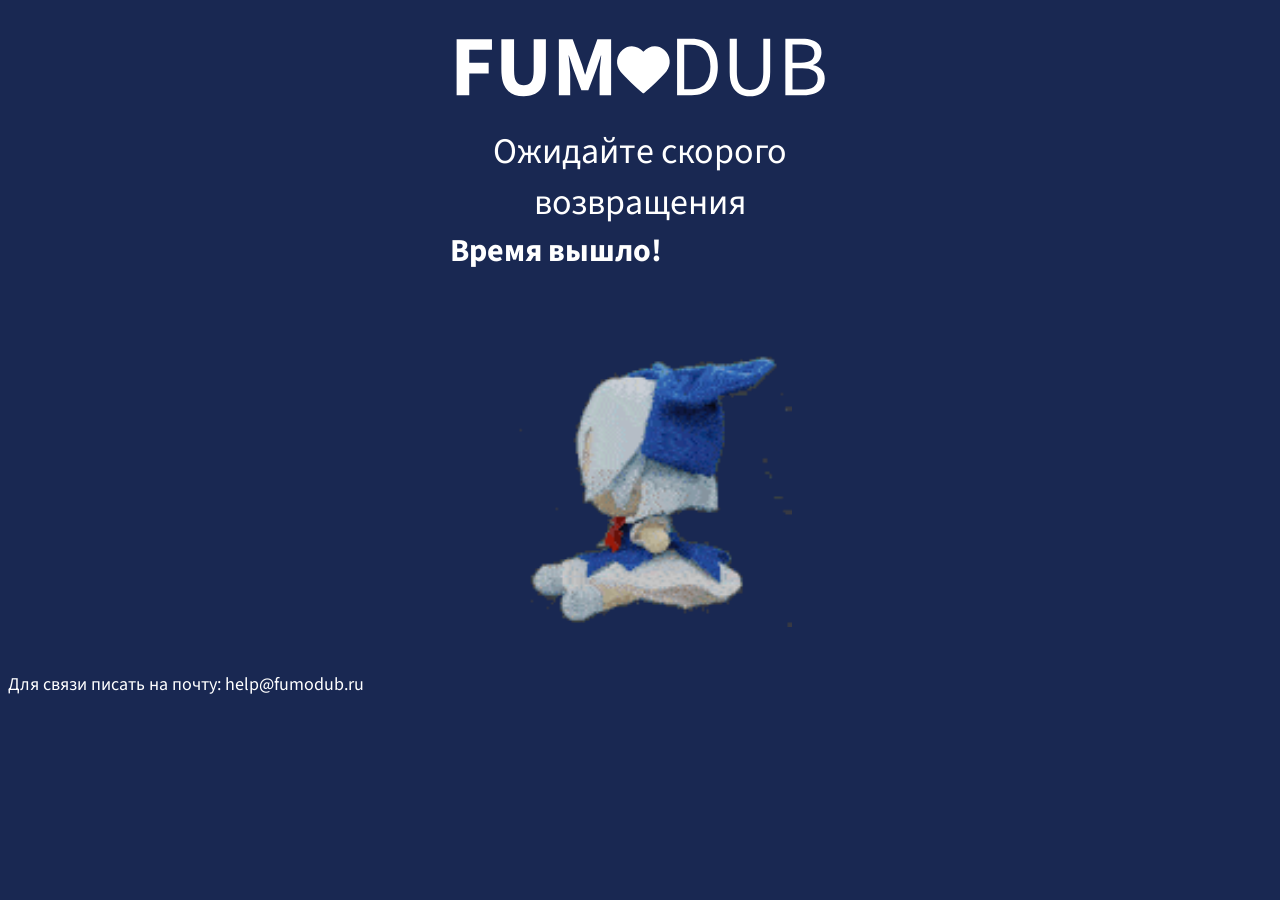
==== index.html @ 5fd678d2 "timer" ====
<!DOCTYPE html>
<html lang="ru" class="js">

<head>
  <title>FumoDub | Быстрая озвучка аниме</title>
  <meta http-equiv="X-UA-Compatible" content="IE=edge">
  <meta name="viewport" content="width=device-width, initial-scale=1.0">
  <meta name="theme-color" content="#192852">
    
  <link rel="shortcut icon" href="./images/favicon.ico" />
  <link rel="preconnect" href="https://fonts.googleapis.com">
  <link rel="preconnect" href="https://cdn.jsdelivr.net">
  <link rel="preconnect" href="https://fonts.gstatic.com" crossorigin>

  <!-- style -->
  <link href="https://fonts.googleapis.com/css2?family=Source+Sans+Pro:wght@400;900&display=swap" rel="stylesheet">
  <link rel="stylesheet" href="./css/style.css?V=1">

</head>

<body>
    <div class="center">
        <div class="content">
            <div class="logo">
                <svg width="100%" height="100%" viewBox="0 0 150 44" fill="none" xmlns="http://www.w3.org/2000/svg" alt="FumoDub">
                    <path d="M2.618 34.5V12.332H16.592V16.548H7.616V21.682H15.3V25.898H7.616V34.5H2.618ZM29.1861 34.908C26.3074 34.908 24.1087 34.058 22.5901 32.358C21.0714 30.658 20.3121 27.9493 20.3121 24.232V12.332H25.3441V24.742C25.3441 26.918 25.6727 28.4367 26.3301 29.298C26.9874 30.1593 27.9394 30.59 29.1861 30.59C30.4327 30.59 31.3961 30.1593 32.0761 29.298C32.7561 28.4367 33.0961 26.918 33.0961 24.742V12.332H37.9241V24.232C37.9241 27.9493 37.1761 30.658 35.6801 32.358C34.2067 34.058 32.0421 34.908 29.1861 34.908ZM43.0594 34.5V12.332H48.5334L52.1034 22.192C52.3301 22.8267 52.5454 23.4953 52.7494 24.198C52.9534 24.9007 53.1687 25.592 53.3954 26.272H53.5314C53.7581 25.592 53.9621 24.9007 54.1434 24.198C54.3474 23.4953 54.5627 22.8267 54.7894 22.192L58.2914 12.332H63.7314V34.5H59.1754V26.374C59.1754 25.6487 59.2094 24.844 59.2774 23.96C59.3681 23.0533 59.4587 22.1467 59.5494 21.24C59.6627 20.3333 59.7534 19.5287 59.8214 18.826H59.6854L57.8834 24.096L54.7214 32.562H51.9674L48.8054 24.096L47.0374 18.826H46.9014C46.9921 19.5287 47.0827 20.3333 47.1734 21.24C47.2641 22.1467 47.3434 23.0533 47.4114 23.96C47.5021 24.844 47.5474 25.6487 47.5474 26.374V34.5H43.0594ZM89.8198 34.5V12.196H95.3958C98.8411 12.196 101.459 13.1593 103.25 15.086C105.04 16.99 105.936 19.71 105.936 23.246C105.936 26.8047 105.04 29.57 103.25 31.542C101.482 33.514 98.9091 34.5 95.5318 34.5H89.8198ZM92.6418 32.188H95.1918C97.7984 32.188 99.7478 31.406 101.04 29.842C102.354 28.2553 103.012 26.0567 103.012 23.246C103.012 20.4353 102.354 18.282 101.04 16.786C99.7478 15.2673 97.7984 14.508 95.1918 14.508H92.6418V32.188ZM118.66 34.908C117.141 34.908 115.77 34.602 114.546 33.99C113.344 33.378 112.392 32.3693 111.69 30.964C110.987 29.5587 110.636 27.666 110.636 25.286V12.196H113.458V25.354C113.458 27.1447 113.684 28.5613 114.138 29.604C114.614 30.624 115.237 31.3493 116.008 31.78C116.801 32.2107 117.685 32.426 118.66 32.426C119.657 32.426 120.552 32.2107 121.346 31.78C122.139 31.3493 122.762 30.624 123.216 29.604C123.692 28.5613 123.93 27.1447 123.93 25.354V12.196H126.65V25.286C126.65 27.666 126.298 29.5587 125.596 30.964C124.893 32.3693 123.941 33.378 122.74 33.99C121.538 34.602 120.178 34.908 118.66 34.908ZM132.652 34.5V12.196H139.282C140.8 12.196 142.126 12.3773 143.26 12.74C144.416 13.1027 145.311 13.6807 145.946 14.474C146.603 15.2673 146.932 16.3213 146.932 17.636C146.932 18.7467 146.648 19.7553 146.082 20.662C145.538 21.546 144.733 22.158 143.668 22.498V22.634C145.005 22.8833 146.093 23.45 146.932 24.334C147.793 25.218 148.224 26.4307 148.224 27.972C148.224 29.4227 147.861 30.6353 147.136 31.61C146.433 32.5847 145.447 33.31 144.178 33.786C142.908 34.262 141.435 34.5 139.758 34.5H132.652ZM135.474 21.682H138.772C140.676 21.682 142.047 21.3533 142.886 20.696C143.724 20.0387 144.144 19.1433 144.144 18.01C144.144 16.718 143.702 15.8 142.818 15.256C141.956 14.712 140.653 14.44 138.908 14.44H135.474V21.682ZM135.474 32.256H139.35C141.276 32.256 142.772 31.9047 143.838 31.202C144.903 30.4767 145.436 29.366 145.436 27.87C145.436 26.4873 144.903 25.4787 143.838 24.844C142.795 24.1867 141.299 23.858 139.35 23.858H135.474V32.256Z" fill="white" />
                    <path fill-rule="evenodd" clip-rule="evenodd" d="M76.4928 17.3498C74.4101 14.915 70.9372 14.26 68.3277 16.4896C65.7183 18.7191 65.3509 22.4469 67.4001 25.0838C69.1039 27.2762 74.2601 31.9001 75.95 33.3967C76.1391 33.5641 76.2336 33.6479 76.3439 33.6807C76.4401 33.7095 76.5454 33.7095 76.6417 33.6807C76.7519 33.6479 76.8465 33.5641 77.0355 33.3967C78.7255 31.9001 83.8817 27.2762 85.5854 25.0838C87.6346 22.4469 87.3121 18.6957 84.6578 16.4896C82.0036 14.2835 78.5754 14.915 76.4928 17.3498Z" fill="white" />
                </svg>
            </div>
            <div class="text">Ожидайте скорого возвращения</div>
            <div id="timer" style="font-size: 32px; font-weight: bold;"></div>
            <div class="cirno">
                <img src="./images/cirno-fumo.gif" alt="fumo" class="fumo">
            </div>
        </div>
    </div>
    
    <script>
    const targetDate = new Date("2026-04-24T00:00:00");

    function updateTimer() {
        const now = new Date();
        const diff = targetDate - now;

        if (diff <= 0) {
        document.getElementById("timer").textContent = "Время вышло!";
        return;
        }

        const days = Math.floor(diff / (1000 * 60 * 60 * 24));
        const hours = Math.floor((diff / (1000 * 60 * 60)) % 24);
        const minutes = Math.floor((diff / (1000 * 60)) % 60);
        const seconds = Math.floor((diff / 1000) % 60);

        document.getElementById("timer").textContent =
        `${days}д ${hours}ч ${minutes}м ${seconds}с`;
    }

    updateTimer();
    setInterval(updateTimer, 1000);
    </script>
</body>
  <footer>
<script>
var lazyLoadInstance = new LazyLoad({
});
</script>
  <div class="container footer">
    <div>
        <span>Для связи писать на почту: help@fumodub.ru</span>
    </div>
  </div>
</footer>
</html>
---- css/style.css ----
html {
    --navbar-color: #15244B;
    --text-prmary: #FFFFFF;
    --text-default: #fff;
    --button-bg: #3F4B6D;
    --button-primary: #F2BF83;
    --button-primary--hover: #fcdab2;
    --bg: #192852;
    --bg-dark: #15244B;
    --bg-footer: #0D193A;
    --swiper-navigation-size: 27px !important;
  }
  
  html body {
    font-family: 'Source Sans Pro', sans-serif;
    background-color: var(--bg);
    color: var(--text-default);
    font-size: 2vh;
    height: 100%;
  }
  .center {
    width: 100%;
  }
  .logo {
    width: 100%;
  }
  .content {
    padding: 0 35% 0 35%;
  }
  .text {
    font-size: 4vh;
    text-align: center;
  }
  .cirno {
    width: 100%;
  }
  .fumo {
    width: 80%;
    padding: 10%;
  }
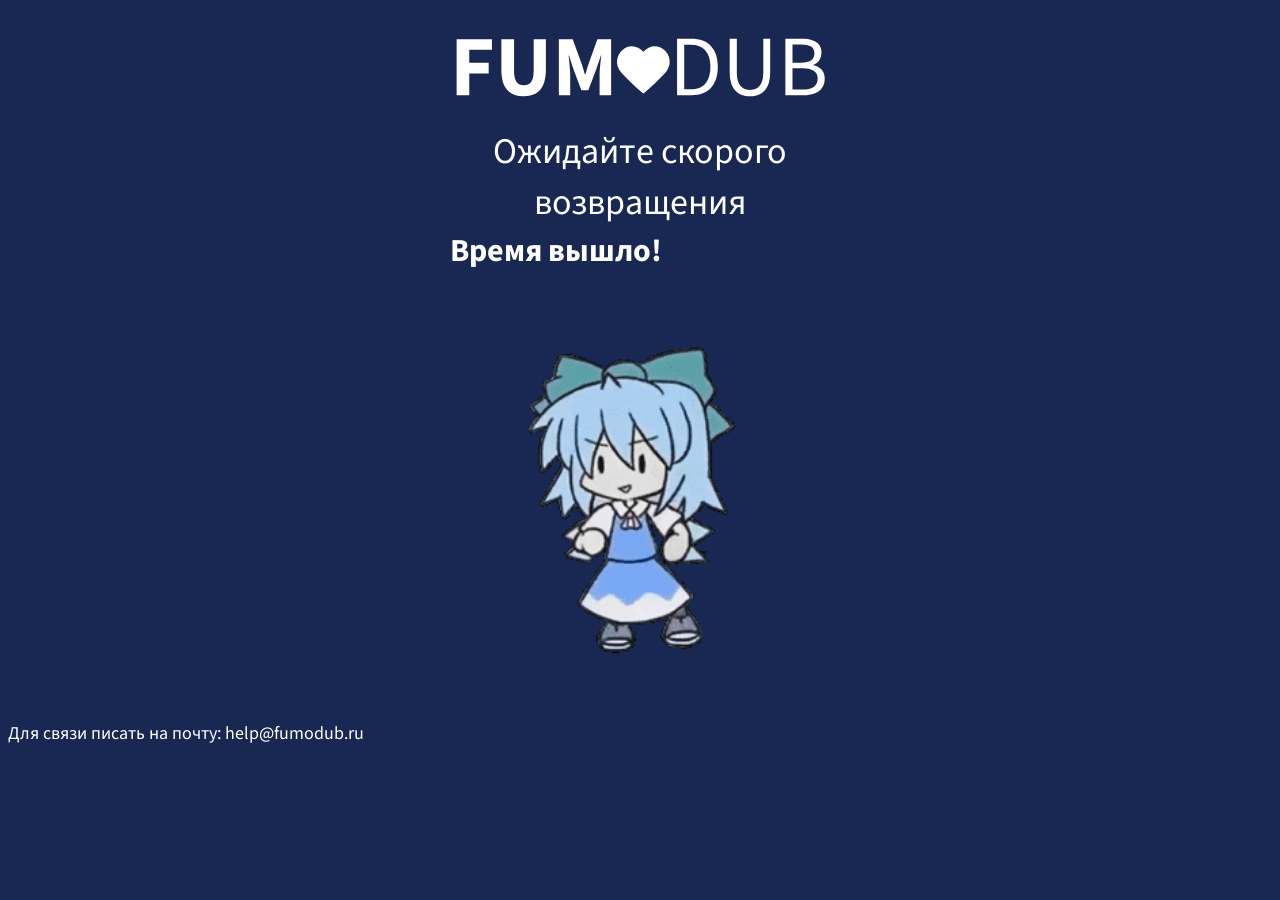
==== commit 91157b49: "Update index.html" ====
--- a/index.html
+++ b/index.html
@@ -14,7 +14,7 @@
 
   <!-- style -->
   <link href="https://fonts.googleapis.com/css2?family=Source+Sans+Pro:wght@400;900&display=swap" rel="stylesheet">
-  <link rel="stylesheet" href="./css/style.css?V=1">
+  <link rel="stylesheet" href="./css/style.css?V=2">
 
 </head>
 
@@ -30,7 +30,7 @@
             <div class="text">Ожидайте скорого возвращения</div>
             <div id="timer" style="font-size: 32px; font-weight: bold;"></div>
             <div class="cirno">
-                <img src="./images/cirno-fumo.gif" alt="fumo" class="fumo">
+                <img src="./images/cirno-fumo.gif?v=2" alt="fumo" class="fumo">
             </div>
         </div>
     </div>
@@ -72,3 +72,4 @@
   </div>
 </footer>
 </html>
+
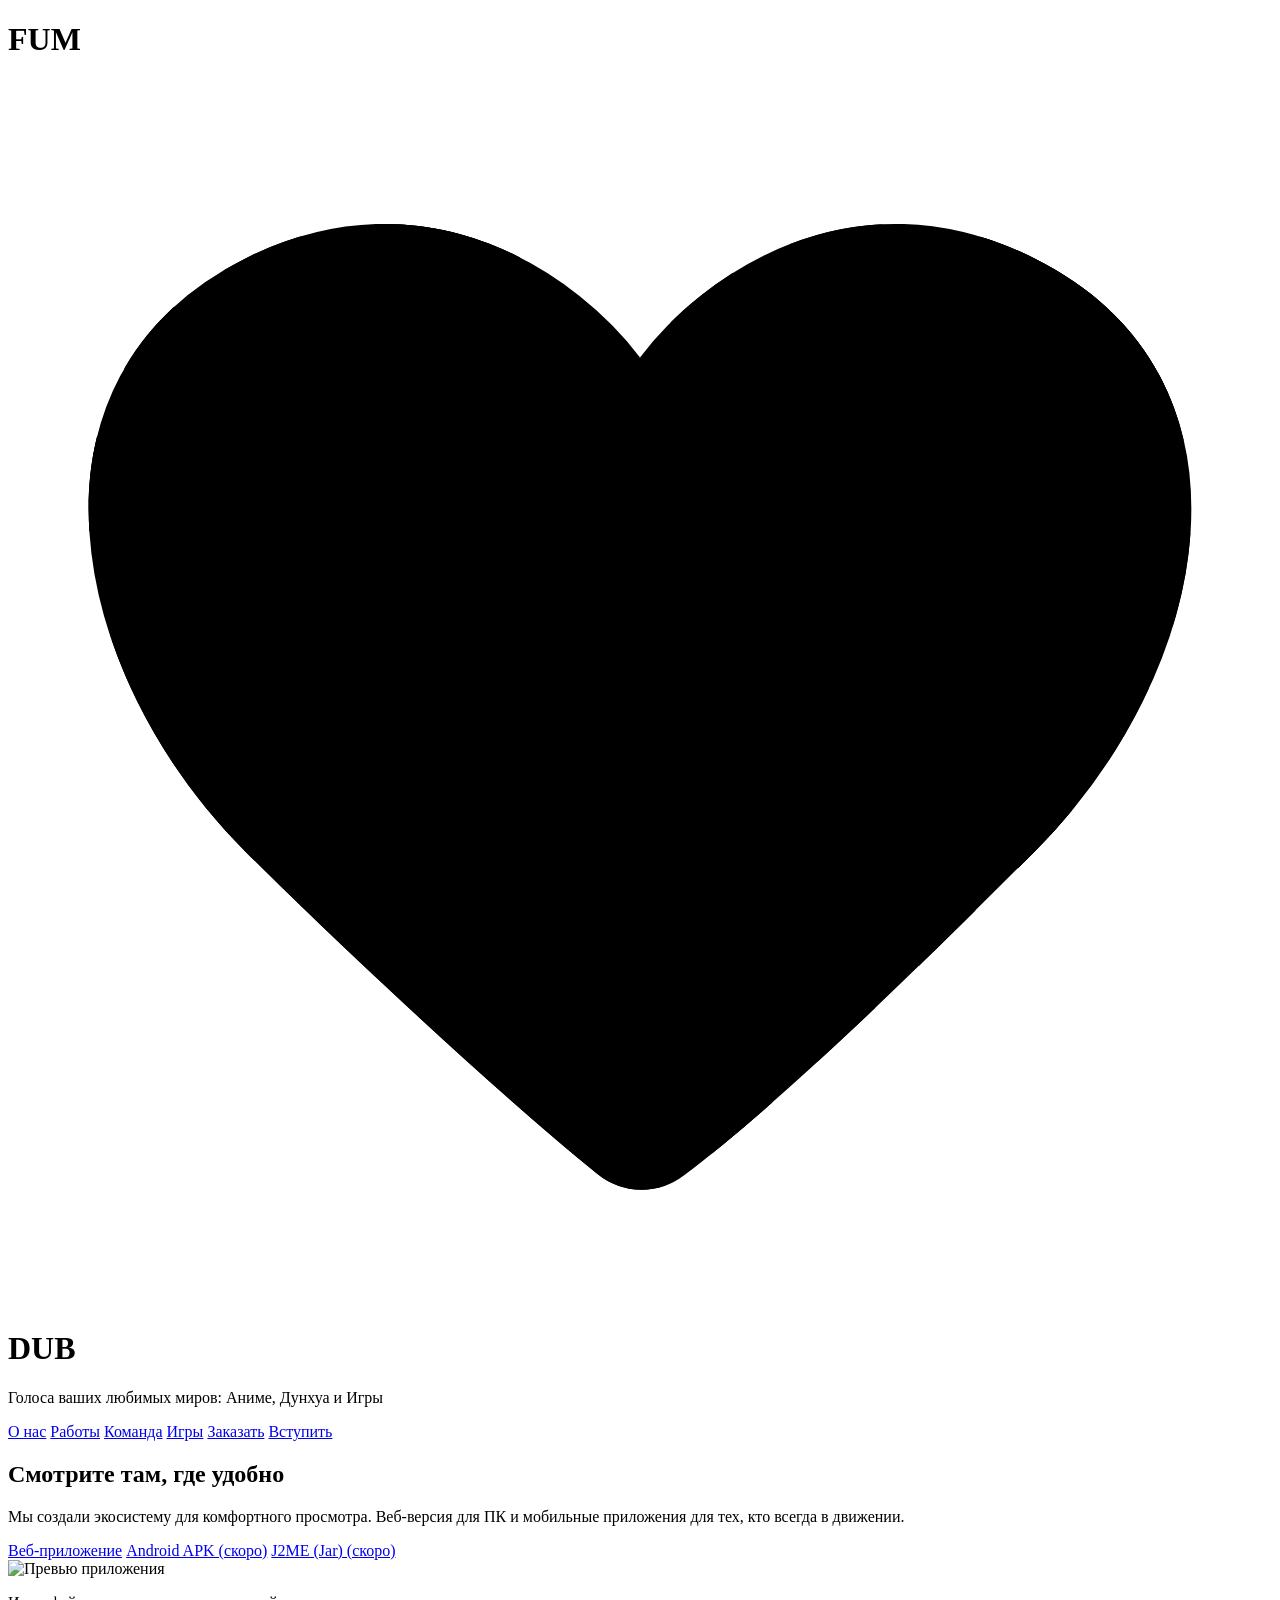
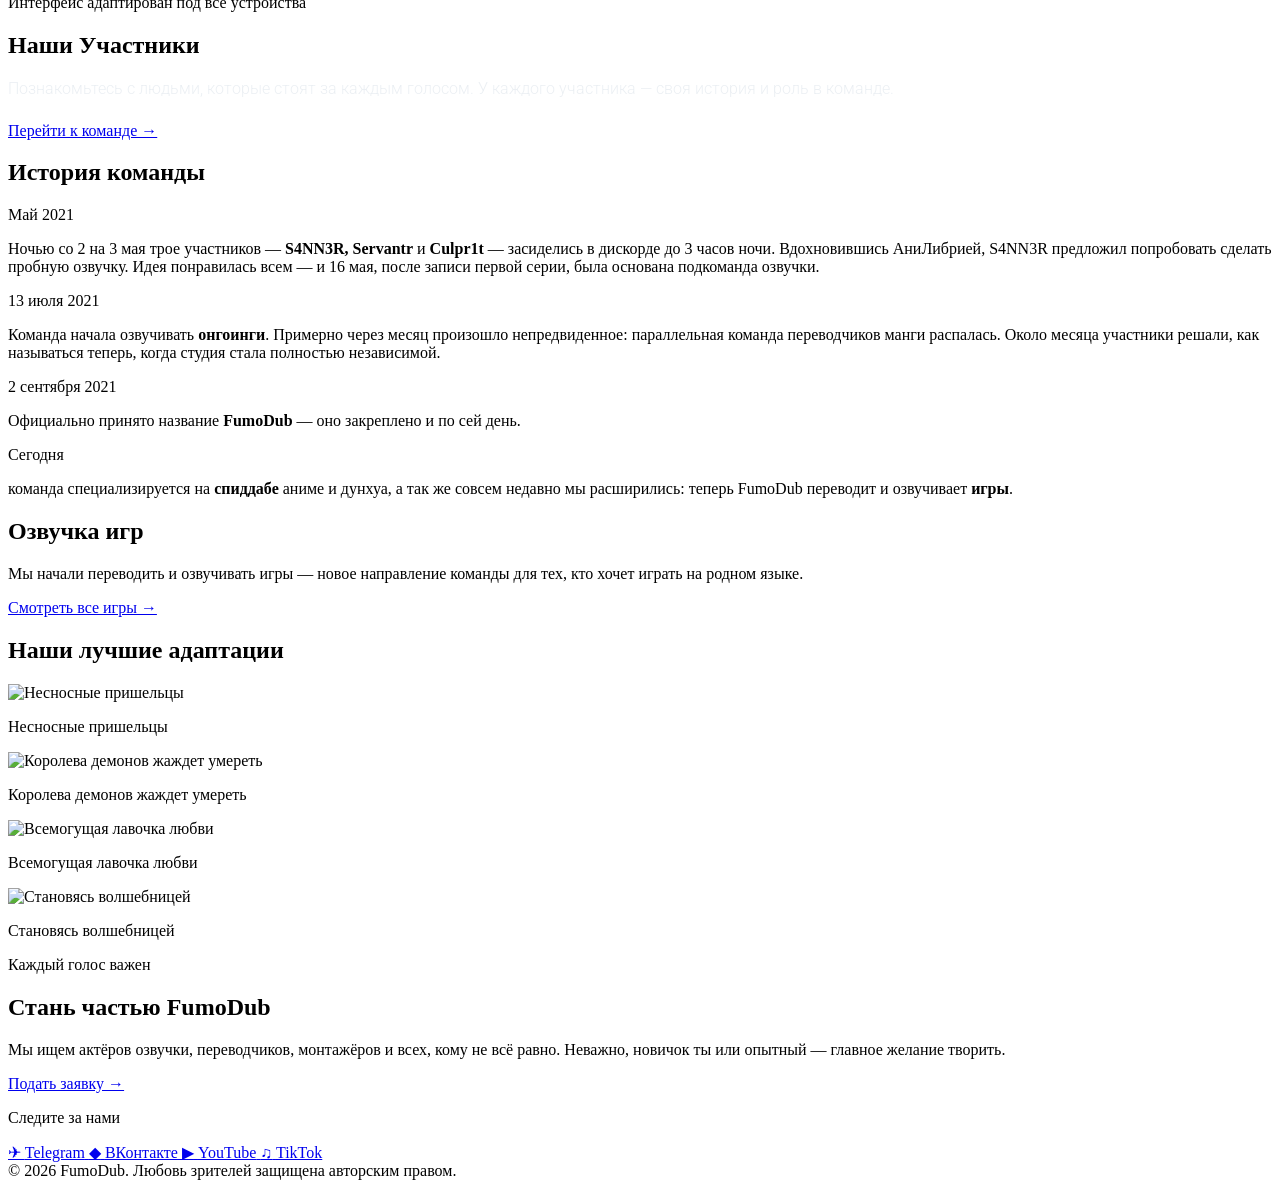
==== commit 6443e0c3: "New start" ====
--- a/index.html
+++ b/index.html
@@ -1,75 +1,187 @@
-<!DOCTYPE html>
-<html lang="ru" class="js">
-
-<head>
-  <title>FumoDub | Быстрая озвучка аниме</title>
-  <meta http-equiv="X-UA-Compatible" content="IE=edge">
-  <meta name="viewport" content="width=device-width, initial-scale=1.0">
-  <meta name="theme-color" content="#192852">
-    
-  <link rel="shortcut icon" href="./images/favicon.ico" />
-  <link rel="preconnect" href="https://fonts.googleapis.com">
-  <link rel="preconnect" href="https://cdn.jsdelivr.net">
-  <link rel="preconnect" href="https://fonts.gstatic.com" crossorigin>
-
-  <!-- style -->
-  <link href="https://fonts.googleapis.com/css2?family=Source+Sans+Pro:wght@400;900&display=swap" rel="stylesheet">
-  <link rel="stylesheet" href="./css/style.css?V=2">
-
-</head>
-
-<body>
-    <div class="center">
-        <div class="content">
-            <div class="logo">
-                <svg width="100%" height="100%" viewBox="0 0 150 44" fill="none" xmlns="http://www.w3.org/2000/svg" alt="FumoDub">
-                    <path d="M2.618 34.5V12.332H16.592V16.548H7.616V21.682H15.3V25.898H7.616V34.5H2.618ZM29.1861 34.908C26.3074 34.908 24.1087 34.058 22.5901 32.358C21.0714 30.658 20.3121 27.9493 20.3121 24.232V12.332H25.3441V24.742C25.3441 26.918 25.6727 28.4367 26.3301 29.298C26.9874 30.1593 27.9394 30.59 29.1861 30.59C30.4327 30.59 31.3961 30.1593 32.0761 29.298C32.7561 28.4367 33.0961 26.918 33.0961 24.742V12.332H37.9241V24.232C37.9241 27.9493 37.1761 30.658 35.6801 32.358C34.2067 34.058 32.0421 34.908 29.1861 34.908ZM43.0594 34.5V12.332H48.5334L52.1034 22.192C52.3301 22.8267 52.5454 23.4953 52.7494 24.198C52.9534 24.9007 53.1687 25.592 53.3954 26.272H53.5314C53.7581 25.592 53.9621 24.9007 54.1434 24.198C54.3474 23.4953 54.5627 22.8267 54.7894 22.192L58.2914 12.332H63.7314V34.5H59.1754V26.374C59.1754 25.6487 59.2094 24.844 59.2774 23.96C59.3681 23.0533 59.4587 22.1467 59.5494 21.24C59.6627 20.3333 59.7534 19.5287 59.8214 18.826H59.6854L57.8834 24.096L54.7214 32.562H51.9674L48.8054 24.096L47.0374 18.826H46.9014C46.9921 19.5287 47.0827 20.3333 47.1734 21.24C47.2641 22.1467 47.3434 23.0533 47.4114 23.96C47.5021 24.844 47.5474 25.6487 47.5474 26.374V34.5H43.0594ZM89.8198 34.5V12.196H95.3958C98.8411 12.196 101.459 13.1593 103.25 15.086C105.04 16.99 105.936 19.71 105.936 23.246C105.936 26.8047 105.04 29.57 103.25 31.542C101.482 33.514 98.9091 34.5 95.5318 34.5H89.8198ZM92.6418 32.188H95.1918C97.7984 32.188 99.7478 31.406 101.04 29.842C102.354 28.2553 103.012 26.0567 103.012 23.246C103.012 20.4353 102.354 18.282 101.04 16.786C99.7478 15.2673 97.7984 14.508 95.1918 14.508H92.6418V32.188ZM118.66 34.908C117.141 34.908 115.77 34.602 114.546 33.99C113.344 33.378 112.392 32.3693 111.69 30.964C110.987 29.5587 110.636 27.666 110.636 25.286V12.196H113.458V25.354C113.458 27.1447 113.684 28.5613 114.138 29.604C114.614 30.624 115.237 31.3493 116.008 31.78C116.801 32.2107 117.685 32.426 118.66 32.426C119.657 32.426 120.552 32.2107 121.346 31.78C122.139 31.3493 122.762 30.624 123.216 29.604C123.692 28.5613 123.93 27.1447 123.93 25.354V12.196H126.65V25.286C126.65 27.666 126.298 29.5587 125.596 30.964C124.893 32.3693 123.941 33.378 122.74 33.99C121.538 34.602 120.178 34.908 118.66 34.908ZM132.652 34.5V12.196H139.282C140.8 12.196 142.126 12.3773 143.26 12.74C144.416 13.1027 145.311 13.6807 145.946 14.474C146.603 15.2673 146.932 16.3213 146.932 17.636C146.932 18.7467 146.648 19.7553 146.082 20.662C145.538 21.546 144.733 22.158 143.668 22.498V22.634C145.005 22.8833 146.093 23.45 146.932 24.334C147.793 25.218 148.224 26.4307 148.224 27.972C148.224 29.4227 147.861 30.6353 147.136 31.61C146.433 32.5847 145.447 33.31 144.178 33.786C142.908 34.262 141.435 34.5 139.758 34.5H132.652ZM135.474 21.682H138.772C140.676 21.682 142.047 21.3533 142.886 20.696C143.724 20.0387 144.144 19.1433 144.144 18.01C144.144 16.718 143.702 15.8 142.818 15.256C141.956 14.712 140.653 14.44 138.908 14.44H135.474V21.682ZM135.474 32.256H139.35C141.276 32.256 142.772 31.9047 143.838 31.202C144.903 30.4767 145.436 29.366 145.436 27.87C145.436 26.4873 144.903 25.4787 143.838 24.844C142.795 24.1867 141.299 23.858 139.35 23.858H135.474V32.256Z" fill="white" />
-                    <path fill-rule="evenodd" clip-rule="evenodd" d="M76.4928 17.3498C74.4101 14.915 70.9372 14.26 68.3277 16.4896C65.7183 18.7191 65.3509 22.4469 67.4001 25.0838C69.1039 27.2762 74.2601 31.9001 75.95 33.3967C76.1391 33.5641 76.2336 33.6479 76.3439 33.6807C76.4401 33.7095 76.5454 33.7095 76.6417 33.6807C76.7519 33.6479 76.8465 33.5641 77.0355 33.3967C78.7255 31.9001 83.8817 27.2762 85.5854 25.0838C87.6346 22.4469 87.3121 18.6957 84.6578 16.4896C82.0036 14.2835 78.5754 14.915 76.4928 17.3498Z" fill="white" />
-                </svg>
-            </div>
-            <div class="text">Ожидайте скорого возвращения</div>
-            <div id="timer" style="font-size: 32px; font-weight: bold;"></div>
-            <div class="cirno">
-                <img src="./images/cirno-fumo.gif?v=2" alt="fumo" class="fumo">
-            </div>
-        </div>
-    </div>
-    
-    <script>
-    const targetDate = new Date("2026-04-24T00:00:00");
-
-    function updateTimer() {
-        const now = new Date();
-        const diff = targetDate - now;
-
-        if (diff <= 0) {
-        document.getElementById("timer").textContent = "Время вышло!";
-        return;
-        }
-
-        const days = Math.floor(diff / (1000 * 60 * 60 * 24));
-        const hours = Math.floor((diff / (1000 * 60 * 60)) % 24);
-        const minutes = Math.floor((diff / (1000 * 60)) % 60);
-        const seconds = Math.floor((diff / 1000) % 60);
-
-        document.getElementById("timer").textContent =
-        `${days}д ${hours}ч ${minutes}м ${seconds}с`;
-    }
-
-    updateTimer();
-    setInterval(updateTimer, 1000);
-    </script>
-</body>
-  <footer>
-<script>
-var lazyLoadInstance = new LazyLoad({
-});
-</script>
-  <div class="container footer">
-    <div>
-        <span>Для связи писать на почту: help@fumodub.ru</span>
-    </div>
-  </div>
-</footer>
-</html>
-
+<!DOCTYPE html>
+<html lang="ru">
+<head>
+    <meta charset="UTF-8">
+    <meta name="viewport" content="width=device-width, initial-scale=1.0">
+    <title>FumoDub | Быстрая озвучка аниме</title>
+    <meta name="description" content="FumoDub | ФумоДаб – Для тех кто хочет смотреть серии любимых сериалов самым первым!">
+    <link rel="shortcut icon" href="./src/images/favicon.ico">
+    <link href="https://fonts.googleapis.com/css2?family=Montserrat:wght@400;700&family=Roboto:wght@300;400&display=swap" rel="stylesheet">
+    <link href="https://fonts.googleapis.com/css2?family=Source+Sans+Pro:wght@400;900&display=swap" rel="stylesheet">
+    <link rel="stylesheet" href="./src/css/style.css?v=1">
+</head>
+<body>
+
+<header>
+    <h1 class="logo">
+      <span>FUM</span>
+      <svg class="heart" viewBox="0 0 32 32">
+        <path d="M15.2 8.17947C15.3889 8.43128 15.6852 8.57947 16 8.57947C16.3148 8.57947 16.6111 8.43128 16.8 8.17947C17.4573 7.30307 18.6472 6.22595 20.1728 5.63793C21.6646 5.06297 23.4948 4.94489 25.5528 5.9739C28.1458 7.27042 29.104 9.48525 28.9397 11.9505C28.7711 14.4792 27.4039 17.2613 25.2929 19.3724C23.0795 21.5857 19.2659 25.3965 16.5035 27.4972C16.2244 27.7094 15.8395 27.7071 15.5508 27.4741C12.9979 25.4135 8.86139 21.5267 6.7071 19.3724C4.59602 17.2613 3.22886 14.4792 3.06028 11.9504C2.89593 9.48525 3.85416 7.27042 6.44721 5.9739C8.50523 4.94489 10.3354 5.06297 11.8271 5.63793C13.3528 6.22595 14.5427 7.30308 15.2 8.17947Z" stroke="currentColor" stroke-width="2" stroke-linejoin="round"/>
+          <defs>
+    <clipPath id="heartClip">
+      <path d="M6 5.07947C10.6648 2.7471 14.5 5.57947 16 7.57947C17.5 5.57947 21.3352 2.7471 26 5.07947C32 8.07946 30.5 15.5795 26 20.0795C23.8042 22.2752 19.9372 26.1423 17.1088 28.2932C16.4554 28.7901 15.5615 28.7678 14.9227 28.2522C12.33 26.1595 8.16503 22.2445 6 20.0795C1.49998 15.5795 -4.76837e-06 8.07946 6 5.07947Z"/>
+    </clipPath>
+  </defs>
+        <g clip-path="url(#heartClip)">
+        <path d="M2.0426 -19.4543L30.6625 9.16553" stroke="currentColor" stroke-width="2" stroke-linecap="round" stroke-linejoin="round"/>
+        <path d="M2.0426 -4.45435L30.6625 24.1655" stroke="currentColor" stroke-width="2" stroke-linecap="round" stroke-linejoin="round"/>
+        <path d="M2.0426 10.5457L30.6625 39.1655" stroke="currentColor" stroke-width="2" stroke-linecap="round" stroke-linejoin="round"/>
+        <path d="M2.0426 -19.4543L30.6625 9.16553" stroke="currentColor" stroke-width="2" stroke-linecap="round" stroke-linejoin="round"/>
+        <path d="M2.0426 -4.45435L30.6625 24.1655" stroke="currentColor" stroke-width="2" stroke-linecap="round" stroke-linejoin="round"/>
+        <path d="M2.0426 10.5457L30.6625 39.1655" stroke="currentColor" stroke-width="2" stroke-linecap="round" stroke-linejoin="round"/>
+        <path d="M2.0426 -14.4543L30.6625 14.1655" stroke="currentColor" stroke-width="2" stroke-linecap="round" stroke-linejoin="round"/>
+        <path d="M2.0426 0.545654L30.6625 29.1655" stroke="currentColor" stroke-width="2" stroke-linecap="round" stroke-linejoin="round"/>
+        <path d="M2.0426 15.5457L30.6625 44.1655" stroke="currentColor" stroke-width="2" stroke-linecap="round" stroke-linejoin="round"/>
+        <path d="M2.0426 20.5457L30.6625 49.1655" stroke="currentColor" stroke-width="2" stroke-linecap="round" stroke-linejoin="round"/>
+        <path d="M2.0426 -9.45435L30.6625 19.1655" stroke="currentColor" stroke-width="2" stroke-linecap="round" stroke-linejoin="round"/>
+        <path d="M2.0426 5.54565L30.6625 34.1655" stroke="currentColor" stroke-width="2" stroke-linecap="round" stroke-linejoin="round"/>
+        <path d="M2.0426 25.5457L30.6625 54.1655" stroke="currentColor" stroke-width="2" stroke-linecap="round" stroke-linejoin="round"/>
+        </g>
+        </svg>
+      <span>DUB</span>
+    </h1>
+    <p class="subtitle">Голоса ваших любимых миров: Аниме, Дунхуа и Игры</p>
+    <nav>
+        <a href="#about">О нас</a>
+        <a href="#works">Работы</a>
+        <a href="team.html">Команда</a>
+        <a href="games.html">Игры</a>
+        <a href="order.html">Заказать</a>
+        <a href="join.html">Вступить</a>
+    </nav>
+</header>
+
+<div class="container">
+
+    <section class="apps-section" id="about">
+        <div class="apps-info">
+            <h2>Смотрите там, где удобно</h2>
+            <p>Мы создали экосистему для комфортного просмотра. Веб-версия для ПК и мобильные приложения для тех, кто всегда в движении.</p>
+            <div class="btn-group">
+                <a href="https://fumodubfree.ru" class="btn-app">Веб-приложение</a>
+                <a href="#" class="btn-app">Android APK (скоро)</a>
+                <a href="#" class="btn-app btn-app--muted">J2ME (Jar) (скоро)</a>
+            </div>
+        </div>
+        <div class="apps-preview">
+            <img src="./src/images/WIP.jpg" alt="Превью приложения">
+            <p class="caption">Интерфейс адаптирован под все устройства</p>
+        </div>
+    </section>
+
+    <section id="team" class="team-section team-teaser">
+        <h2 class="section-title">Наши Участники</h2>
+        <p style="color: rgba(224,230,237,0.65); font-family: 'Roboto', sans-serif; font-weight: 300; margin: 12px 0 24px;">Познакомьтесь с людьми, которые стоят за каждым голосом. У каждого участника — своя история и роль в команде.</p>
+        <a href="team.html" class="btn-app" style="display: inline-block; max-width: 260px;">Перейти к команде →</a>
+    </section>
+
+    <!-- ===== ИСТОРИЯ КОМАНДЫ ===== -->
+    <section id="history" class="history-section">
+        <h2 class="section-title">История команды</h2>
+        <div class="timeline">
+
+            <div class="tl-item">
+                <div class="tl-dot"></div>
+                <div class="tl-body">
+                    <span class="tl-date">Май 2021</span>
+                    <p>Ночью со 2 на 3 мая трое участников — <strong>S4NN3R, Servantr</strong> и <strong>Culpr1t</strong> — засиделись в дискорде до 3 часов ночи. Вдохновившись АниЛибрией, S4NN3R предложил попробовать сделать пробную озвучку. Идея понравилась всем — и 16 мая, после записи первой серии, была основана подкоманда озвучки.</p>
+                </div>
+            </div>
+
+            <div class="tl-item">
+                <div class="tl-dot"></div>
+                <div class="tl-body">
+                    <span class="tl-date">13 июля 2021</span>
+                    <p>Команда начала озвучивать <strong>онгоинги</strong>. Примерно через месяц произошло непредвиденное: параллельная команда переводчиков манги распалась. Около месяца участники решали, как называться теперь, когда студия стала полностью независимой.</p>
+                </div>
+            </div>
+
+            <div class="tl-item">
+                <div class="tl-dot tl-dot--accent"></div>
+                <div class="tl-body">
+                    <span class="tl-date">2 сентября 2021</span>
+                    <p>Официально принято название <strong>FumoDub</strong> — оно закреплено и по сей день.</p>
+                </div>
+            </div>
+
+            <div class="tl-item">
+                <div class="tl-dot"></div>
+                <div class="tl-body">
+                    <span class="tl-date">Сегодня</span>
+                    <p>команда специализируется на <strong>спиддабе</strong> аниме и дунхуа, а так же совсем недавно мы расширились: теперь FumoDub переводит и озвучивает <strong>игры</strong>.</p>
+                </div>
+            </div>
+
+        </div>
+    </section>
+
+    <!-- ===== ИГРЫ ===== -->
+    <section id="games-preview" class="games-preview-section">
+        <h2 class="section-title">Озвучка игр</h2>
+        <p class="games-preview-desc">Мы начали переводить и озвучивать игры — новое направление команды для тех, кто хочет играть на родном языке.</p>
+        <a href="games.html" class="btn-app" style="display:inline-block;max-width:260px;">Смотреть все игры →</a>
+    </section>
+
+    <section id="works">
+        <h2 class="section-title">Наши лучшие адаптации</h2>
+        <div class="works-grid">
+            <div class="work-item">
+                <img src="./src/images/best1.jpg" alt="Несносные пришельцы">
+                <p>Несносные пришельцы</p>
+            </div>
+            <div class="work-item">
+                <img src="./src/images/best2.png" alt="Королева демонов жаждет умереть">
+                <p>Королева демонов жаждет умереть</p>
+            </div>
+            <div class="work-item">
+                <img src="./src/images/best3.jpg" alt="Всемогущая лавочка любви">
+                <p>Всемогущая лавочка любви</p>
+            </div>
+            <div class="work-item">
+                <img src="./src/images/best4.jpg" alt="Становясь волшебницей">
+                <p>Становясь волшебницей</p>
+            </div>
+        </div>
+    </section>
+
+    <!-- ===== ВСТУПИТЬ В КОМАНДУ ===== -->
+    <section class="join-banner-main">
+        <div class="join-banner-inner-main">
+            <p class="join-tagline-main">Каждый голос важен</p>
+            <h2 class="join-title-main">Стань частью FumoDub</h2>
+            <p class="join-desc-main">Мы ищем актёров озвучки, переводчиков, монтажёров и всех, кому не всё равно. Неважно, новичок ты или опытный — главное желание творить.</p>
+            <a href="join.html" class="btn-join-main">Подать заявку →</a>
+        </div>
+    </section>
+
+</div>
+
+<!-- ===== СОЦСЕТИ ===== -->
+<section class="socials-section">
+    <p class="socials-label">Следите за нами</p>
+    <div class="socials-row">
+        <a href="https://t.me/FumoDub" class="soc-btn-wide soc-tg">
+            <span class="soc-icon">&#9992;</span>
+            <span>Telegram</span>
+        </a>
+        <a href="https://vk.com/fumodub" class="soc-btn-wide soc-vk">
+            <span class="soc-icon">&#9670;</span>
+            <span>ВКонтакте</span>
+        </a>
+        <a href="https://youtube.com/@fumodub" class="soc-btn-wide soc-yt">
+            <span class="soc-icon">&#9654;</span>
+            <span>YouTube</span>
+        </a>
+        <a href="https://www.tiktok.com/@fumodub" class="soc-btn-wide soc-tt">
+            <span class="soc-icon">&#9835;</span>
+            <span>TikTok</span>
+        </a>
+    </div>
+</section>
+
+<footer>
+    &copy; 2026 FumoDub. Любовь зрителей защищена авторским правом.
+</footer>
+
+</body>
+</html>
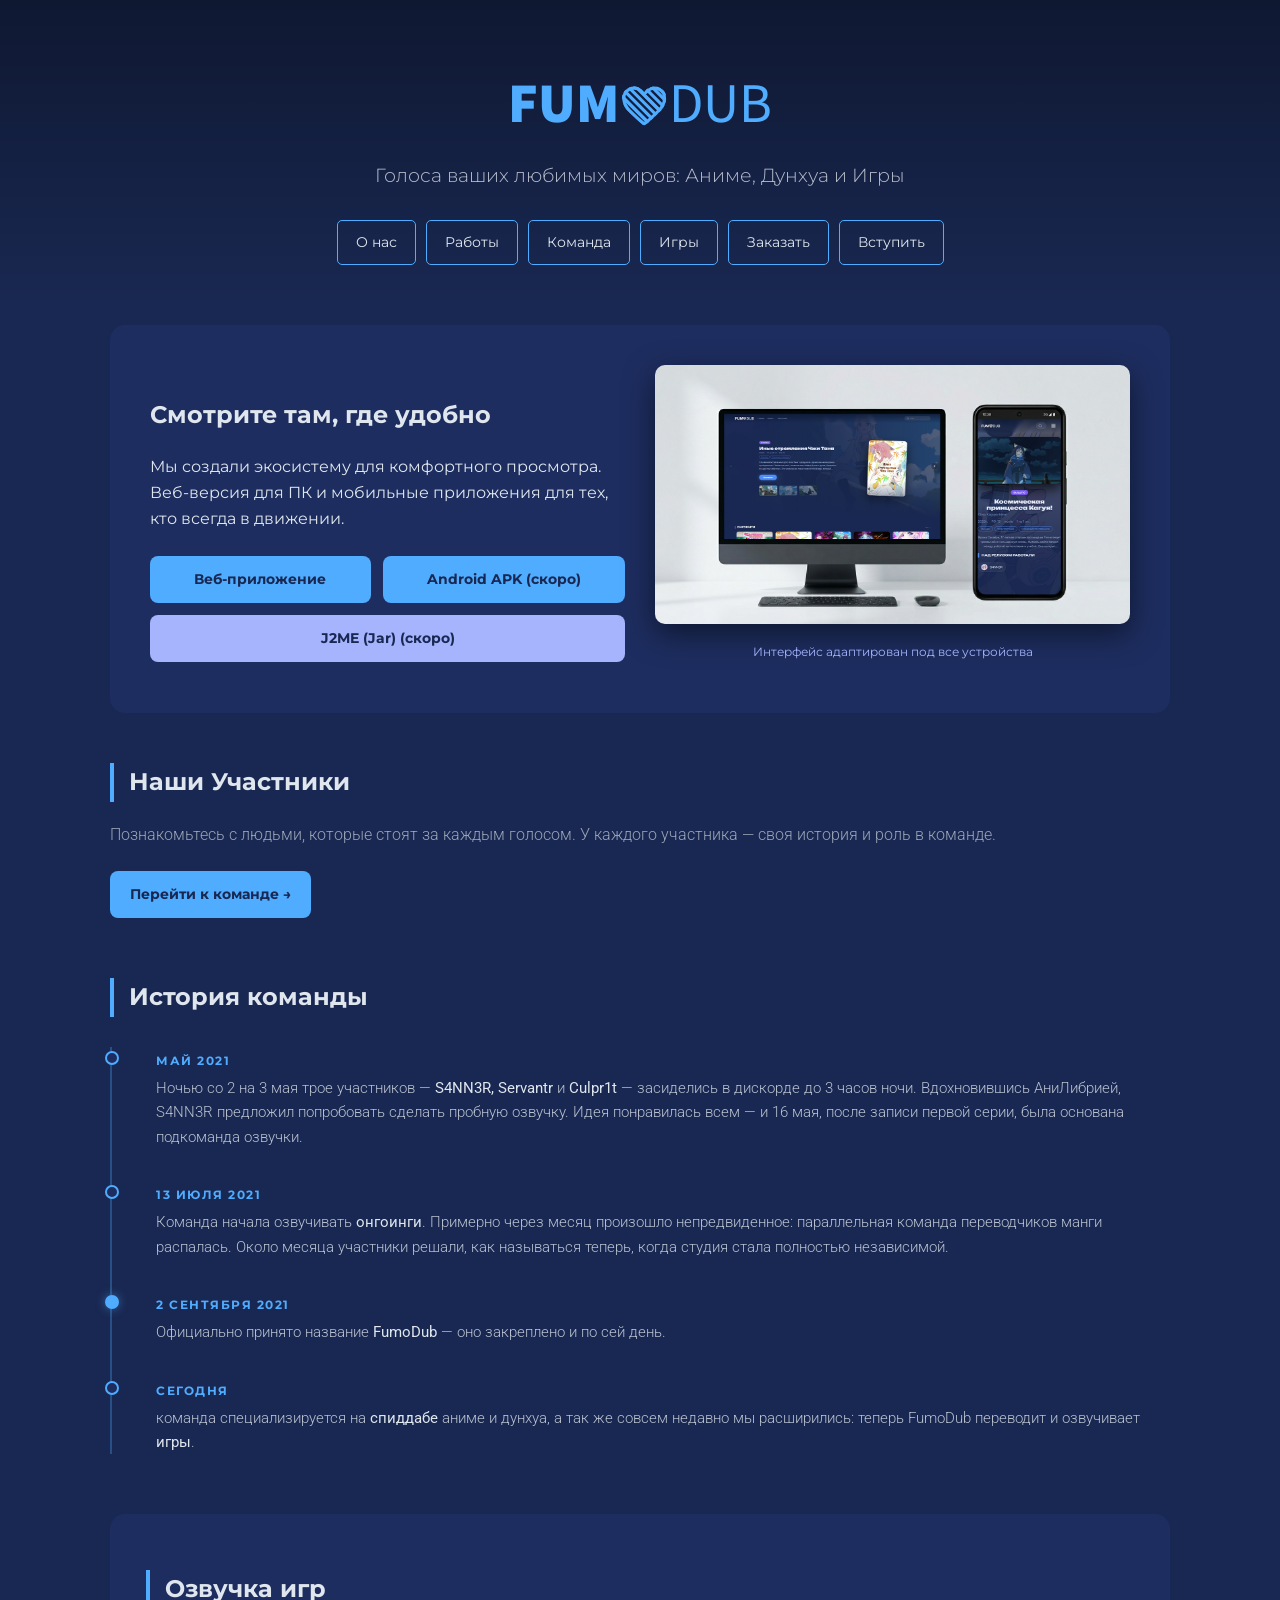
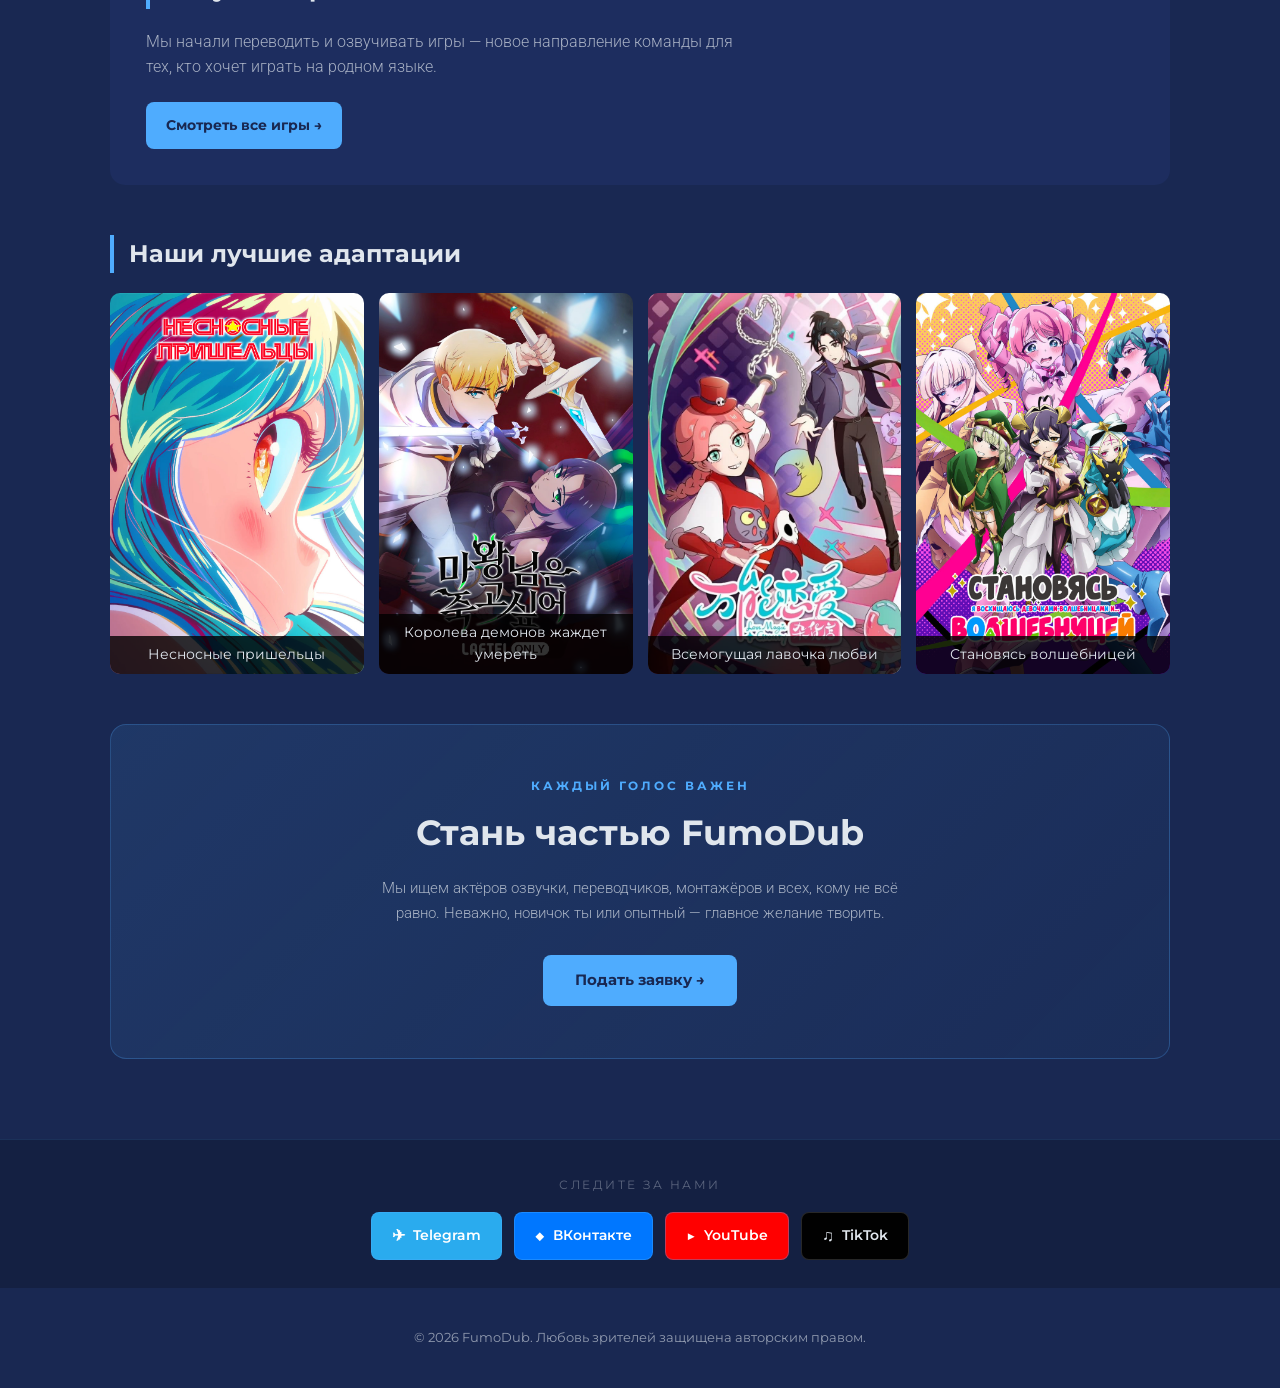
==== commit ee2a845d: "Update index.html" ====
--- a/index.html
+++ b/index.html
@@ -64,7 +64,7 @@
             </div>
         </div>
         <div class="apps-preview">
-            <img src="./src/images/WIP.jpg" alt="Превью приложения">
+            <img src="./src/images/advert.png" alt="Превью приложения">
             <p class="caption">Интерфейс адаптирован под все устройства</p>
         </div>
     </section>
--- a/src/css/style.css
+++ b/src/css/style.css
@@ -0,0 +1,2089 @@
+/* ================================================
+   ПЕРЕМЕННЫЕ И СБРОС
+================================================ */
+
+:root {
+    --bg-color: #192852;
+    --secondary-bg: #1d2d5f;
+    --accent-blue: #4facfe;
+    --text-color: #e0e6ed;
+    --text-dim: #a5b4fc;
+}
+
+* { box-sizing: border-box; }
+
+body {
+    margin: 0;
+    padding: 0;
+    font-family: 'Montserrat', sans-serif;
+    background-color: var(--bg-color);
+    color: var(--text-color);
+    line-height: 1.6;
+    overflow-x: hidden;
+}
+
+/* ================================================
+   ОБЩИЕ ЭЛЕМЕНТЫ
+================================================ */
+
+header {
+    padding: 60px 20px 40px;
+    text-align: center;
+    background: linear-gradient(180deg, rgba(0,0,0,0.4) 0%, rgba(25,40,82,0) 100%);
+}
+
+.logo {
+    font-family: 'Source Sans Pro';
+    display: inline-flex;
+    align-items: center;
+    font-weight: 400;
+    gap: 0;
+}
+.logo span:first-child {
+    font-weight: 900;
+}
+.heart {
+    width: 0.9em;
+    height: 0.9em;
+    fill: none;
+    stroke: currentColor;
+}
+
+
+h1 {
+    font-size: clamp(2rem, 8vw, 3.5rem);
+    color: var(--accent-blue);
+    margin: 0 0 10px;
+}
+
+.subtitle {
+    font-weight: 300;
+    font-size: clamp(0.9rem, 4vw, 1.2rem);
+    opacity: 0.8;
+    max-width: 600px;
+    margin: 0 auto;
+}
+
+nav {
+    display: flex;
+    justify-content: center;
+    flex-wrap: wrap;
+    gap: 10px;
+    margin-top: 30px;
+}
+
+nav a,
+.btn-stub {
+    text-decoration: none;
+    color: var(--text-color);
+    padding: 10px 18px;
+    border: 1px solid var(--accent-blue);
+    border-radius: 5px;
+    transition: 0.3s;
+    font-size: 0.9rem;
+}
+
+nav a:hover { background: var(--accent-blue); color: #192852; }
+
+.container {
+    max-width: 1100px;
+    margin: 0 auto;
+    padding: 20px;
+}
+
+footer {
+    text-align: center;
+    padding: 40px;
+    opacity: 0.6;
+    font-size: 0.8rem;
+}
+
+/* ================================================
+   INDEX PAGE — index.html
+================================================ */
+
+.apps-section {
+    background: var(--secondary-bg);
+    padding: clamp(20px, 5vw, 40px);
+    border-radius: 15px;
+    display: flex;
+    flex-direction: row;
+    align-items: center;
+    gap: 30px;
+    margin-bottom: 50px;
+}
+
+.apps-info { flex: 1; }
+.apps-preview { flex: 1; text-align: center; }
+
+.apps-preview img {
+    max-width: 100%;
+    height: auto;
+    border-radius: 10px;
+    box-shadow: 0 10px 30px rgba(0,0,0,0.5);
+}
+
+.apps-preview .caption {
+    font-size: 0.75rem;
+    margin-top: 10px;
+    color: var(--text-dim);
+}
+
+.btn-group {
+    display: flex;
+    flex-wrap: wrap;
+    gap: 12px;
+    margin-top: 25px;
+}
+
+.btn-app {
+    background: var(--accent-blue);
+    color: #192852;
+    padding: 12px 20px;
+    border-radius: 8px;
+    text-decoration: none;
+    font-weight: bold;
+    font-size: 0.9rem;
+    transition: transform 0.2s;
+    flex-grow: 1;
+    text-align: center;
+}
+
+.btn-app--muted {
+    background: var(--text-dim);
+}
+
+.team-section {
+    margin-bottom: 60px;
+}
+
+.section-title {
+    border-left: 4px solid var(--accent-blue);
+    padding-left: 15px;
+    font-size: 1.5rem;
+}
+
+.team-grid {
+    display: grid;
+    grid-template-columns: repeat(auto-fit, minmax(140px, 1fr));
+    gap: 15px;
+    margin-top: 30px;
+}
+
+.works-grid {
+    display: grid;
+    grid-template-columns: repeat(auto-fit, minmax(150px, 1fr));
+    gap: 15px;
+}
+
+.member-card {
+    background: rgba(255,255,255,0.05);
+    padding: 20px 10px;
+    border-radius: 10px;
+    text-align: center;
+}
+
+.member-card .avatar {
+    width: 60px;
+    height: 60px;
+    background: var(--accent-blue);
+    border-radius: 50%;
+    margin: 0 auto 12px;
+    background-size: cover;
+    background-position: center;
+}
+
+.member-card p {
+    font-size: 0.8rem;
+}
+
+.work-item {
+    position: relative;
+    overflow: hidden;
+    border-radius: 10px;
+    aspect-ratio: 2/3;
+}
+
+.work-item img {
+    width: 100%;
+    height: 100%;
+    object-fit: cover;
+    transition: 0.5s;
+}
+
+.work-item p {
+    position: absolute;
+    bottom: 0;
+    left: 0;
+    width: 100%;
+    text-align: center;
+    background: rgba(0,0,0,0.8);
+    margin: 0;
+    padding: 8px 5px;
+    font-size: 0.85rem;
+}
+
+#works {
+    margin-bottom: 50px; /* добавить отступ снизу */
+}
+
+.soc-btn-wide {
+    width: auto;
+    height: auto;
+    border-radius: 8px;
+    border: 1px solid rgba(79,172,254,0.35);
+    background: rgba(29,45,95,0.8);
+    display: flex;
+    align-items: center;
+    gap: 8px;
+    padding: 10px 20px;
+    text-decoration: none;
+    color: var(--text-color);
+    font-size: 0.9rem;
+    font-weight: 600;
+    transition: all 0.25s;
+}
+
+.soc-btn-wide:hover {
+    border-color: var(--accent-blue);
+    color: var(--accent-blue);
+    background: rgba(79,172,254,0.1);
+    transform: translateY(-2px);
+}
+
+.soc-btn {
+    width: 38px;
+    height: 38px;
+    border-radius: 50%;
+    border: 1px solid rgba(79,172,254,0.28);
+    background: transparent;
+    display: flex;
+    align-items: center;
+    justify-content: center;
+    text-decoration: none;
+    color: var(--text-dim);
+    transition: all 0.24s;
+}
+
+.soc-btn:hover {
+    border-color: var(--accent-blue);
+    color: var(--accent-blue);
+    background: rgba(79,172,254,0.1);
+    transform: translateY(-2px);
+}
+
+.soc-btn svg { width: 16px; height: 16px; }
+
+.socials-section {
+    text-align: center;
+    padding: 50px 20px;
+    background: rgba(0,0,0,0.2);
+}
+
+.socials-label {
+    font-size: 0.8rem;
+    text-transform: uppercase;
+    letter-spacing: 3px;
+    color: var(--text-dim);
+    margin-bottom: 20px;
+}
+
+.socials-row {
+    display: flex;
+    justify-content: center;
+    flex-wrap: wrap;
+    gap: 12px;
+}
+
+/* ================================================
+   TEAM PAGE — team.html
+================================================ */
+
+.team-stage {
+    display: grid;
+    grid-template-columns: 200px 1fr 380px;
+    min-height: calc(100vh - 220px);
+    max-width: 1400px;
+    margin: 0 auto;
+    padding: 20px 24px 50px;
+    align-items: stretch;
+}
+
+/* --- LEFT: вертикальный слайдер --- */
+
+.slider-col {
+    position: relative;
+    display: flex;
+    flex-direction: column;
+    justify-content: center;
+    height: 425px;
+    overflow: hidden;
+}
+
+.slider-col::after {
+    content: '';
+    position: absolute;
+    right: 24px;
+    top: 8%;
+    height: 84%;
+    width: 2px;
+    background: linear-gradient(
+        to bottom,
+        transparent,
+        rgba(79,172,254,0.45) 15%,
+        rgba(79,172,254,0.45) 85%,
+        transparent
+    );
+}
+
+.slider-item {
+    display: flex;
+    align-items: center;
+    cursor: pointer;
+    padding: 10px 0;
+    position: relative;
+}
+
+.slider-name {
+    flex: 1;
+    text-align: right;
+    padding-right: 14px;
+    font-family: 'Montserrat', sans-serif;
+    font-size: 0.85rem;
+    color: var(--text-dim);
+    transition: color 0.3s;
+    white-space: nowrap;
+    overflow: hidden;
+    text-overflow: ellipsis;
+}
+
+.slider-item:hover .slider-name { color: var(--text-color); }
+
+.slider-item.active .slider-name {
+    color: var(--accent-blue);
+    font-weight: 700;
+}
+
+.slider-dot {
+    width: 48px;
+    height: 48px;
+    border-radius: 50%;
+    flex-shrink: 0;
+    background-color: rgba(79,172,254,0.12);
+    background-size: cover;
+    background-position: center;
+    border: 2px solid rgba(79,172,254,0.22);
+    position: relative;
+    z-index: 2;
+    transition: all 0.32s ease;
+}
+
+.slider-item:hover .slider-dot {
+    border-color: rgba(79,172,254,0.55);
+    transform: scale(1.08);
+}
+
+.slider-item.active .slider-dot {
+    border-color: var(--accent-blue);
+    box-shadow: 0 0 0 4px rgba(79,172,254,0.14), 0 0 22px rgba(79,172,254,0.38);
+    transform: scale(1.18);
+}
+
+.slider-track {
+    display: flex;
+    flex-direction: column;
+    gap: 10px;
+    overflow-y: auto;
+    height: 100%;
+    scroll-behavior: smooth;
+}
+
+.slider-track::-webkit-scrollbar { display: none; }
+
+/* Стрелки навигации */
+.nav-btn.left,
+.nav-btn.right {
+    display: none;
+}
+
+.nav-btn {
+    position: static;
+    background: var(--accent-blue);
+    border: none;
+    padding: 8px 12px;
+    cursor: pointer;
+    border-radius: 6px;
+    z-index: 10;
+    opacity: 1;
+    transition: opacity 0.3s ease, transform 0.3s ease;
+}
+
+.nav-btn.hidden {
+    opacity: 0;
+    pointer-events: none;
+    transform: scale(0.9);
+}
+
+.nav-btn.up,
+.nav-btn.down {
+    position: absolute;
+    left: 50%;
+    transform: translateX(-50%);
+    width: 42px;
+    height: 42px;
+    display: flex;
+    align-items: center;
+    justify-content: center;
+    z-index: 10;
+}
+
+.nav-btn.up  { top: 10px; }
+.nav-btn.down { bottom: 10px; }
+
+/* --- CENTER: персонаж PNG --- */
+
+.char-col {
+    position: relative;
+    display: flex;
+    align-items: flex-end;
+    justify-content: center;
+    padding-bottom: 30px;
+}
+
+.char-glow {
+    position: absolute;
+    bottom: 0;
+    left: 50%;
+    transform: translateX(-50%);
+    width: 340px;
+    height: 120px;
+    background: radial-gradient(ellipse, rgba(79,172,254,0.22) 0%, transparent 70%);
+    pointer-events: none;
+    z-index: 0;
+    border-radius: 50%;
+    filter: blur(10px);
+}
+
+.char-img {
+    position: relative;
+    z-index: 1;
+    max-height: 560px;
+    max-width: 100%;
+    object-fit: contain;
+    filter: drop-shadow(0 20px 40px rgba(79,172,254,0.2));
+    transition: opacity 0.4s ease, transform 0.42s ease;
+    transform-origin: bottom center;
+}
+
+.char-img.fade-out {
+    opacity: 0;
+    transform: scale(0.95) translateY(18px);
+}
+
+.char-placeholder {
+    position: relative;
+    z-index: 1;
+    display: flex;
+    flex-direction: column;
+    align-items: center;
+    justify-content: center;
+    gap: 14px;
+    height: 460px;
+    color: var(--text-dim);
+    opacity: 0.18;
+}
+
+.char-placeholder svg { width: 90px; height: 90px; }
+
+.char-placeholder p {
+    font-size: 0.8rem;
+    text-transform: uppercase;
+    letter-spacing: 2px;
+    margin: 0;
+}
+
+/* --- RIGHT: инфо-панель --- */
+
+.info-col {
+    padding: 8px 0 8px 36px;
+    display: flex;
+    flex-direction: column;
+    gap: 14px;
+    transition: opacity 0.35s ease;
+}
+
+.info-col.fade-out { opacity: 0; }
+
+.name-block {
+    background: rgba(79,172,254,0.09);
+    border: 1.5px solid rgba(79,172,254,0.35);
+    border-radius: 14px;
+    padding: 18px 26px;
+}
+
+.name-block h2 {
+    margin: 0 0 5px;
+    font-size: clamp(1.7rem, 2.4vw, 2.5rem);
+    font-weight: 700;
+    color: var(--text-color);
+    line-height: 1.1;
+}
+
+.name-block .role-tag {
+    font-size: 0.76rem;
+    color: var(--accent-blue);
+    text-transform: uppercase;
+    letter-spacing: 2.5px;
+    font-weight: 700;
+}
+
+.action-row {
+    display: flex;
+    align-items: center;
+    gap: 10px;
+    flex-wrap: wrap;
+}
+
+.play-btn {
+    width: 46px;
+    height: 46px;
+    border-radius: 50%;
+    background: var(--accent-blue);
+    border: none;
+    cursor: pointer;
+    display: flex;
+    align-items: center;
+    justify-content: center;
+    flex-shrink: 0;
+    transition: transform 0.2s, box-shadow 0.2s;
+    box-shadow: 0 0 20px rgba(79,172,254,0.35);
+}
+
+.play-btn:hover {
+    transform: scale(1.12);
+    box-shadow: 0 0 32px rgba(79,172,254,0.55);
+}
+
+.play-btn svg {
+    width: 18px;
+    height: 18px;
+    fill: #192852;
+    margin-left: 2px;
+}
+
+.play-btn.playing svg.icon-play  { display: none; }
+.play-btn:not(.playing) svg.icon-pause { display: none; }
+
+.play-label {
+    font-size: 0.76rem;
+    text-transform: uppercase;
+    letter-spacing: 1.5px;
+    color: var(--text-dim);
+}
+
+.social-icons {
+    display: flex;
+    align-items: center;
+    gap: 8px;
+    flex-wrap: wrap;
+}
+
+
+.wave-row {
+    display: flex;
+    align-items: center;
+    gap: 10px;
+}
+
+.waveform {
+    flex: 1;
+    height: 30px;
+    display: flex;
+    align-items: center;
+    gap: 2px;
+}
+
+.wave-bar {
+    flex: 1;
+    min-width: 3px;
+    border-radius: 2px;
+    background: rgba(79,172,254,0.2);
+    transition: background 0.2s;
+}
+
+.playing-anim .wave-bar {
+    background: var(--accent-blue);
+    animation: wvpulse 0.72s ease-in-out infinite alternate;
+}
+
+.wave-bar:nth-child(2n) { animation-delay: 0.07s; }
+.wave-bar:nth-child(3n) { animation-delay: 0.17s; }
+.wave-bar:nth-child(4n) { animation-delay: 0.27s; }
+.wave-bar:nth-child(5n) { animation-delay: 0.12s; }
+.wave-bar:nth-child(7n) { animation-delay: 0.22s; }
+
+@keyframes wvpulse {
+    from { transform: scaleY(0.3); }
+    to   { transform: scaleY(1); }
+}
+
+.voice-time {
+    font-size: 0.75rem;
+    color: var(--text-dim);
+    font-family: 'Roboto', monospace;
+    white-space: nowrap;
+}
+
+.desc-block {
+    flex: 1;
+    background: rgba(255,255,255,0.035);
+    border: 1px solid rgba(79,172,254,0.13);
+    border-radius: 14px;
+    padding: 22px 24px;
+    min-height: 160px;
+}
+
+.desc-block p {
+    margin: 0;
+    font-family: 'Roboto', sans-serif;
+    font-weight: 300;
+    font-size: 0.94rem;
+    line-height: 1.78;
+    color: rgba(224,230,237,0.7);
+}
+
+/* --- Анимация появления --- */
+
+@keyframes fadeUp {
+    from { opacity: 0; transform: translateY(14px); }
+    to   { opacity: 1; transform: translateY(0);    }
+}
+
+.slider-col { animation: fadeUp 0.45s ease both; }
+.char-col   { animation: fadeUp 0.45s 0.07s ease both; }
+.info-col   { animation: fadeUp 0.45s 0.15s ease both; }
+
+/* ================================================
+   GAMES PAGE — games.html
+================================================ */
+
+.wave-divider {
+    display: block;
+    width: 100%;
+    overflow: hidden;
+    line-height: 0;
+    margin-top: -2px;
+}
+
+.wave-divider svg {
+    display: block;
+    width: 100%;
+    height: 60px;
+}
+
+.games-page-wrap {
+    max-width: 1200px;
+    margin: 0 auto;
+    padding: 0 24px 60px;
+}
+
+.section-heading {
+    font-size: clamp(1.1rem, 2.5vw, 1.4rem);
+    font-weight: 700;
+    color: var(--text-dim);
+    text-transform: uppercase;
+    letter-spacing: 3px;
+    margin: 48px 0 20px;
+    display: flex;
+    align-items: center;
+    gap: 14px;
+}
+
+.section-heading::after {
+    content: '';
+    flex: 1;
+    height: 1px;
+    background: linear-gradient(to right, rgba(79,172,254,0.3), transparent);
+}
+
+/* Сетка карточек сбора */
+.funding-grid {
+    display: grid;
+    grid-template-columns: repeat(auto-fill, minmax(340px, 1fr));
+    gap: 22px;
+}
+
+.fund-card {
+    background: var(--secondary-bg);
+    border: 1px solid rgba(79,172,254,0.12);
+    border-radius: 16px;
+    display: flex;
+    gap: 18px;
+    padding: 18px;
+    transition: border-color 0.3s, transform 0.3s;
+}
+
+.fund-card:hover {
+    border-color: rgba(79,172,254,0.35);
+    transform: translateY(-3px);
+}
+
+.fund-cover {
+    width: 90px;
+    min-width: 90px;
+    aspect-ratio: 3/4;
+    border-radius: 10px;
+    background: rgba(79,172,254,0.1);
+    background-size: cover;
+    background-position: center;
+    overflow: hidden;
+    flex-shrink: 0;
+}
+
+.fund-cover img {
+    width: 100%;
+    height: 100%;
+    object-fit: cover;
+    border-radius: 10px;
+}
+
+.fund-info {
+    flex: 1;
+    display: flex;
+    flex-direction: column;
+    gap: 6px;
+    min-width: 0;
+}
+
+.fund-name {
+    font-size: 1rem;
+    font-weight: 700;
+    color: var(--text-color);
+    margin: 0;
+    overflow: hidden;
+    text-overflow: ellipsis;
+    white-space: normal;
+    word-break: break-word;
+    overflow-wrap: break-word;
+}
+
+.fund-desc {
+    font-family: 'Roboto', sans-serif;
+    font-weight: 300;
+    font-size: 0.82rem;
+    color: rgba(224,230,237,0.6);
+    line-height: 1.5;
+    margin: 0;
+    display: -webkit-box;
+    -webkit-line-clamp: 3;
+    -webkit-box-orient: vertical;
+    overflow: hidden;
+}
+
+.fund-progress-wrap { margin-top: auto; }
+
+.fund-bar-track {
+    width: 100%;
+    height: 5px;
+    background: rgba(79,172,254,0.15);
+    border-radius: 3px;
+    overflow: hidden;
+    margin-bottom: 5px;
+}
+
+.fund-bar-fill {
+    height: 100%;
+    background: linear-gradient(90deg, var(--accent-blue), #00f2fe);
+    border-radius: 3px;
+    transition: width 0.8s ease;
+}
+
+.fund-amounts {
+    font-size: 0.75rem;
+    color: var(--text-dim);
+    display: flex;
+    justify-content: space-between;
+    margin-bottom: 10px;
+}
+
+.fund-amounts strong { color: var(--accent-blue); }
+
+.btn-support {
+    display: inline-block;
+    background: transparent;
+    border: 1px solid var(--accent-blue);
+    color: var(--accent-blue);
+    padding: 7px 16px;
+    border-radius: 20px;
+    font-family: 'Montserrat', sans-serif;
+    font-size: 0.78rem;
+    font-weight: 700;
+    letter-spacing: 1px;
+    text-decoration: none;
+    cursor: pointer;
+    transition: background 0.25s, color 0.25s;
+    align-self: flex-start;
+}
+
+.btn-support:hover {
+    background: var(--accent-blue);
+    color: #192852;
+}
+
+/* Секция озвученные игры */
+.games-grid {
+    display: grid;
+    grid-template-columns: repeat(auto-fill, minmax(160px, 1fr));
+    gap: 16px;
+}
+
+.game-card {
+    position: relative;
+    border-radius: 12px;
+    overflow: hidden;
+    aspect-ratio: 3/4;
+    background: rgba(79,172,254,0.07);
+    border: 1px solid rgba(79,172,254,0.1);
+    cursor: pointer;
+    transition: transform 0.3s, border-color 0.3s, box-shadow 0.3s;
+}
+
+.game-card:hover {
+    transform: translateY(-5px) scale(1.02);
+    border-color: rgba(79,172,254,0.4);
+    box-shadow: 0 12px 35px rgba(0,0,0,0.4);
+}
+
+.game-card img {
+    width: 100%;
+    height: 100%;
+    object-fit: cover;
+    display: block;
+    transition: transform 0.4s ease;
+}
+
+.game-card:hover img { transform: scale(1.06); }
+
+.game-card-label {
+    position: absolute;
+    bottom: 0;
+    left: 0;
+    right: 0;
+    padding: 28px 10px 10px;
+    background: linear-gradient(to top, rgba(10,15,40,0.95) 0%, transparent 100%);
+    font-size: 0.8rem;
+    font-weight: 700;
+    color: var(--text-color);
+    text-align: center;
+    line-height: 1.3;
+}
+
+.game-badge {
+    position: absolute;
+    top: 8px;
+    right: 8px;
+    background: var(--accent-blue);
+    color: #192852;
+    font-size: 0.65rem;
+    font-weight: 700;
+    padding: 3px 8px;
+    border-radius: 20px;
+    text-transform: uppercase;
+    letter-spacing: 1px;
+}
+
+.game-badge--done {
+    background: rgba(79,172,254,0.2);
+    color: var(--accent-blue);
+    border: 1px solid rgba(79,172,254,0.4);
+}
+
+.game-card-placeholder {
+    width: 100%;
+    height: 100%;
+    display: flex;
+    flex-direction: column;
+    align-items: center;
+    justify-content: center;
+    gap: 10px;
+    color: var(--text-dim);
+    opacity: 0.3;
+    font-size: 0.75rem;
+    text-transform: uppercase;
+    letter-spacing: 1px;
+}
+
+.game-card-placeholder svg { width: 36px; height: 36px; }
+
+/* ================================================
+   GAME MODAL
+================================================ */
+
+.modal-overlay {
+    position: fixed;
+    inset: 0;
+    background: rgba(10, 15, 35, 0.88);
+    backdrop-filter: blur(8px);
+    -webkit-backdrop-filter: blur(8px);
+    z-index: 1000;
+    display: flex;
+    align-items: center;
+    justify-content: center;
+    padding: 20px;
+    opacity: 0;
+    pointer-events: none;
+    transition: opacity 0.3s ease;
+}
+
+.modal-overlay.open {
+    opacity: 1;
+    pointer-events: all;
+}
+
+.modal-box {
+    background: var(--secondary-bg);
+    border: 1px solid rgba(79,172,254,0.2);
+    border-radius: 20px;
+    width: 100%;
+    max-width: 860px;
+    max-height: 90vh;
+    overflow-y: auto;
+    position: relative;
+    transform: translateY(24px) scale(0.97);
+    transition: transform 0.35s ease, opacity 0.35s ease;
+    opacity: 0;
+    scrollbar-width: thin;
+    scrollbar-color: rgba(79,172,254,0.3) transparent;
+}
+
+.modal-overlay.open .modal-box {
+    transform: translateY(0) scale(1);
+    opacity: 1;
+}
+
+.modal-close {
+    position: sticky;
+    top: 16px;
+    float: right;
+    margin: 16px 16px 0 0;
+    width: 36px;
+    height: 36px;
+    border-radius: 50%;
+    background: rgba(255,255,255,0.08);
+    border: 1px solid rgba(79,172,254,0.2);
+    color: var(--text-color);
+    font-size: 1.1rem;
+    cursor: pointer;
+    display: flex;
+    align-items: center;
+    justify-content: center;
+    transition: background 0.2s, border-color 0.2s;
+    z-index: 10;
+    flex-shrink: 0;
+}
+
+.modal-close:hover {
+    background: rgba(79,172,254,0.15);
+    border-color: var(--accent-blue);
+}
+
+.modal-hero {
+    display: flex;
+    gap: 24px;
+    padding: 24px 24px 0;
+    clear: both;
+}
+
+.modal-cover {
+    width: 160px;
+    min-width: 160px;
+    aspect-ratio: 3/4;
+    border-radius: 12px;
+    background: rgba(79,172,254,0.08);
+    overflow: hidden;
+    flex-shrink: 0;
+}
+
+.modal-cover img {
+    width: 100%;
+    height: 100%;
+    object-fit: cover;
+}
+
+.modal-cover-placeholder {
+    width: 100%;
+    height: 100%;
+    display: flex;
+    align-items: center;
+    justify-content: center;
+    opacity: 0.2;
+}
+
+.modal-cover-placeholder svg { width: 48px; height: 48px; }
+
+.modal-meta {
+    flex: 1;
+    display: flex;
+    flex-direction: column;
+    gap: 8px;
+    min-width: 0;
+}
+
+.modal-title {
+    font-size: clamp(1.3rem, 3vw, 2rem);
+    font-weight: 700;
+    margin: 0;
+    color: var(--text-color);
+    line-height: 1.2;
+}
+
+.modal-badge {
+    display: inline-block;
+    font-size: 0.7rem;
+    font-weight: 700;
+    text-transform: uppercase;
+    letter-spacing: 1.5px;
+    padding: 4px 12px;
+    border-radius: 20px;
+    background: rgba(79,172,254,0.15);
+    border: 1px solid rgba(79,172,254,0.35);
+    color: var(--accent-blue);
+    align-self: flex-start;
+}
+
+.modal-badge--wip {
+    background: rgba(255,180,0,0.1);
+    border-color: rgba(255,180,0,0.4);
+    color: #ffb400;
+}
+
+.modal-badge--funding {
+    background: rgba(255,100,100,0.1);
+    border-color: rgba(255,100,100,0.35);
+    color: #ff6b6b;
+}
+
+.modal-desc {
+    font-family: 'Roboto', sans-serif;
+    font-weight: 300;
+    font-size: 0.92rem;
+    line-height: 1.7;
+    color: rgba(224,230,237,0.7);
+    margin: 4px 0 0;
+}
+
+.modal-download {
+    margin-top: auto;
+    display: flex;
+    flex-direction: column;
+    gap: 8px;
+}
+
+.download-label {
+    font-size: 0.72rem;
+    text-transform: uppercase;
+    letter-spacing: 2px;
+    color: var(--text-dim);
+    margin-bottom: 2px;
+}
+
+.download-btns {
+    display: flex;
+    flex-wrap: wrap;
+    gap: 8px;
+}
+
+.btn-download {
+    display: inline-flex;
+    align-items: center;
+    gap: 7px;
+    padding: 9px 16px;
+    border-radius: 8px;
+    border: 1px solid rgba(79,172,254,0.35);
+    background: rgba(79,172,254,0.08);
+    color: var(--text-color);
+    font-family: 'Montserrat', sans-serif;
+    font-size: 0.8rem;
+    font-weight: 700;
+    text-decoration: none;
+    cursor: pointer;
+    transition: all 0.22s;
+    white-space: nowrap;
+}
+
+.btn-download:hover {
+    background: var(--accent-blue);
+    color: #192852;
+    border-color: var(--accent-blue);
+    transform: translateY(-2px);
+}
+
+.btn-download svg { width: 16px; height: 16px; flex-shrink: 0; }
+
+.btn-demo {
+    border-color: rgba(255,180,0,0.4);
+    background: rgba(255,180,0,0.07);
+    color: #ffb400;
+}
+
+.btn-demo:hover {
+    background: #ffb400;
+    color: #192852;
+    border-color: #ffb400;
+}
+
+.modal-body {
+    padding: 24px;
+    display: flex;
+    flex-direction: column;
+    gap: 24px;
+}
+
+.modal-screenshots {
+    display: grid;
+    grid-template-columns: repeat(auto-fill, minmax(200px, 1fr));
+    gap: 10px;
+}
+
+.modal-screenshot {
+    border-radius: 10px;
+    overflow: hidden;
+    aspect-ratio: 16/9;
+    background: rgba(79,172,254,0.06);
+    border: 1px solid rgba(79,172,254,0.1);
+}
+
+.modal-screenshot img {
+    width: 100%;
+    height: 100%;
+    object-fit: cover;
+    transition: transform 0.3s;
+}
+
+.modal-screenshot:hover img { transform: scale(1.04); }
+
+.modal-screenshot-placeholder {
+    width: 100%;
+    height: 100%;
+    display: flex;
+    align-items: center;
+    justify-content: center;
+    opacity: 0.15;
+    font-size: 0.75rem;
+    text-transform: uppercase;
+    letter-spacing: 1px;
+    flex-direction: column;
+    gap: 8px;
+}
+
+.modal-screenshot-placeholder svg { width: 28px; height: 28px; }
+
+.modal-video-wrap {
+    border-radius: 12px;
+    overflow: hidden;
+    aspect-ratio: 16/9;
+    background: #000;
+    border: 1px solid rgba(79,172,254,0.1);
+}
+
+.modal-video-wrap iframe {
+    width: 100%;
+    height: 100%;
+    border: none;
+    display: block;
+}
+
+.modal-section-label {
+    font-size: 0.72rem;
+    text-transform: uppercase;
+    letter-spacing: 2.5px;
+    color: var(--text-dim);
+    margin-bottom: 10px;
+}
+
+/* ================================================
+   ORDER PAGE — order.html
+================================================ */
+
+.order-page {
+    --page-accent:    #c0239e;
+    --page-accent2:   #750c64;
+    --page-glow:      rgba(192, 35, 158, 0.22);
+    --page-border:    rgba(192, 35, 158, 0.3);
+    --page-bg:        #1a0a18;
+    --page-card-bg:   #220e1e;
+
+    background-color: var(--page-bg);
+    min-height: 100vh;
+}
+
+.order-page h1                    { color: var(--page-accent); }
+.order-page nav a,
+.order-page .btn-stub             { border-color: var(--page-accent); }
+.order-page nav a:hover           { background: var(--page-accent); color: var(--page-bg); }
+.order-page header                { background: linear-gradient(180deg, rgba(0,0,0,0.5) 0%, rgba(26,10,24,0) 100%); }
+
+.order-page .wave-divider path[fill]   { fill: rgba(192,35,158,0.07); }
+.order-page .wave-divider path[stroke] { stroke: rgba(192,35,158,0.3); }
+
+.order-wrap {
+    max-width: 1100px;
+    margin: 0 auto;
+    padding: 0 24px 80px;
+}
+
+.order-hero {
+    text-align: center;
+    padding: 40px 0 50px;
+}
+
+.order-hero h2 {
+    font-size: clamp(1.6rem, 4vw, 2.8rem);
+    font-weight: 700;
+    margin: 0 0 14px;
+    color: var(--text-color);
+    line-height: 1.2;
+}
+
+.order-hero h2 span { color: var(--page-accent); }
+
+.order-hero p {
+    font-family: 'Roboto', sans-serif;
+    font-weight: 300;
+    font-size: 1rem;
+    color: rgba(224,230,237,0.65);
+    max-width: 560px;
+    margin: 0 auto;
+    line-height: 1.7;
+}
+
+/* Секция причины */
+.reasons-section {
+    display: grid;
+    grid-template-columns: 1fr 280px;
+    gap: 24px;
+    margin-bottom: 60px;
+    align-items: stretch;
+}
+
+.reasons-card {
+    background: var(--page-card-bg);
+    border: 1px solid var(--page-border);
+    border-radius: 18px;
+    padding: 32px 36px;
+    position: relative;
+    overflow: hidden;
+}
+
+.reasons-card::before {
+    content: '';
+    position: absolute;
+    top: -60px;
+    left: -60px;
+    width: 300px;
+    height: 300px;
+    background: radial-gradient(circle, rgba(192,35,158,0.12) 0%, transparent 70%);
+    pointer-events: none;
+}
+
+.reasons-card h3 {
+    font-size: 1rem;
+    text-transform: uppercase;
+    letter-spacing: 2.5px;
+    color: var(--page-accent);
+    margin: 0 0 24px;
+}
+
+.reason-item {
+    display: flex;
+    align-items: flex-start;
+    gap: 14px;
+    margin-bottom: 18px;
+}
+
+.reason-item:last-child { margin-bottom: 0; }
+
+.reason-num {
+    width: 28px;
+    height: 28px;
+    border-radius: 50%;
+    background: rgba(192,35,158,0.15);
+    border: 1px solid var(--page-border);
+    color: var(--page-accent);
+    font-size: 0.75rem;
+    font-weight: 700;
+    display: flex;
+    align-items: center;
+    justify-content: center;
+    flex-shrink: 0;
+    margin-top: 1px;
+}
+
+.reason-text {
+    font-family: 'Roboto', sans-serif;
+    font-weight: 300;
+    font-size: 0.93rem;
+    color: rgba(224,230,237,0.75);
+    line-height: 1.6;
+}
+
+.reason-text strong {
+    color: var(--text-color);
+    font-weight: 400;
+}
+
+.reasons-img {
+    border-radius: 18px;
+    background: var(--page-card-bg);
+    border: 1px solid var(--page-border);
+    overflow: hidden;
+    display: flex;
+    align-items: center;
+    justify-content: center;
+    min-height: 200px;
+}
+
+.reasons-img img {
+    width: 100%;
+    height: 100%;
+    object-fit: cover;
+    display: block;
+}
+
+.reasons-img-placeholder {
+    display: flex;
+    flex-direction: column;
+    align-items: center;
+    gap: 12px;
+    opacity: 0.2;
+    color: var(--text-dim);
+    font-size: 0.75rem;
+    text-transform: uppercase;
+    letter-spacing: 1px;
+}
+
+.reasons-img-placeholder svg { width: 52px; height: 52px; }
+
+/* Расценки */
+.pricing-heading {
+    font-size: clamp(1.1rem, 2.5vw, 1.4rem);
+    font-weight: 700;
+    color: rgba(192,35,158,0.7);
+    text-transform: uppercase;
+    letter-spacing: 3px;
+    margin: 0 0 20px;
+    display: flex;
+    align-items: center;
+    gap: 14px;
+}
+
+.pricing-heading::after {
+    content: '';
+    flex: 1;
+    height: 1px;
+    background: linear-gradient(to right, rgba(192,35,158,0.35), transparent);
+}
+
+.pricing-grid {
+    display: grid;
+    grid-template-columns: repeat(auto-fit, minmax(260px, 1fr));
+    gap: 18px;
+    margin-bottom: 50px;
+}
+
+.price-card {
+    background: var(--page-card-bg);
+    border: 1px solid var(--page-border);
+    border-radius: 16px;
+    padding: 28px 28px 24px;
+    position: relative;
+    transition: border-color 0.3s, transform 0.3s;
+}
+
+.price-card:hover {
+    border-color: var(--page-accent);
+    transform: translateY(-4px);
+}
+
+.price-card--featured {
+    border-color: var(--page-accent);
+    box-shadow: 0 0 30px rgba(192,35,158,0.18);
+}
+
+.price-card--featured::after {
+    content: 'Популярный';
+    position: absolute;
+    top: -12px;
+    left: 50%;
+    transform: translateX(-50%);
+    background: var(--page-accent);
+    color: var(--page-bg);
+    font-size: 0.65rem;
+    font-weight: 700;
+    text-transform: uppercase;
+    letter-spacing: 1.5px;
+    padding: 4px 14px;
+    border-radius: 20px;
+    white-space: nowrap;
+}
+
+.price-tier {
+    font-size: 0.75rem;
+    text-transform: uppercase;
+    letter-spacing: 2px;
+    color: var(--page-accent);
+    margin-bottom: 16px;
+    font-weight: 700;
+}
+
+.price-rows {
+    display: flex;
+    flex-direction: column;
+    gap: 8px;
+    margin-bottom: 20px;
+}
+
+.price-row {
+    display: flex;
+    justify-content: space-between;
+    align-items: baseline;
+    padding-bottom: 8px;
+    border-bottom: 1px solid rgba(192,35,158,0.1);
+}
+
+.price-row:last-child { border-bottom: none; padding-bottom: 0; }
+
+.price-duration {
+    font-size: 0.88rem;
+    color: rgba(224,230,237,0.65);
+    font-family: 'Roboto', sans-serif;
+    font-weight: 300;
+}
+
+.price-amount {
+    font-size: 1.15rem;
+    font-weight: 700;
+    color: var(--text-color);
+}
+
+.price-amount span {
+    font-size: 0.75rem;
+    font-weight: 400;
+    color: rgba(224,230,237,0.45);
+    margin-left: 3px;
+}
+
+.price-note {
+    font-size: 0.78rem;
+    color: rgba(224,230,237,0.4);
+    font-family: 'Roboto', sans-serif;
+    font-weight: 300;
+    line-height: 1.5;
+}
+
+/* Форма заказа */
+.order-form-section { margin-bottom: 40px; }
+
+.order-form {
+    background: var(--page-card-bg);
+    border: 1px solid var(--page-border);
+    border-radius: 18px;
+    padding: 36px;
+    display: grid;
+    grid-template-columns: 1fr 1fr;
+    gap: 18px;
+}
+
+.form-group {
+    display: flex;
+    flex-direction: column;
+    gap: 7px;
+}
+
+.form-group--full { grid-column: 1 / -1; }
+
+.form-label {
+    font-size: 0.75rem;
+    text-transform: uppercase;
+    letter-spacing: 1.5px;
+    color: rgba(192,35,158,0.8);
+    font-weight: 700;
+}
+
+.form-input,
+.form-select,
+.form-textarea {
+    background: rgba(255,255,255,0.04);
+    border: 1px solid rgba(192,35,158,0.25);
+    border-radius: 10px;
+    padding: 12px 16px;
+    color: var(--text-color);
+    font-family: 'Montserrat', sans-serif;
+    font-size: 0.88rem;
+    outline: none;
+    transition: border-color 0.25s, box-shadow 0.25s;
+    width: 100%;
+}
+
+.form-input:focus,
+.form-select:focus,
+.form-textarea:focus {
+    border-color: var(--page-accent);
+    box-shadow: 0 0 0 3px rgba(192,35,158,0.12);
+}
+
+.form-select {
+    appearance: none;
+    background-image: url("data:image/svg+xml,%3Csvg viewBox='0 0 24 24' fill='none' stroke='%23c0239e' stroke-width='2' xmlns='http://www.w3.org/2000/svg'%3E%3Cpath d='M6 9l6 6 6-6'/%3E%3C/svg%3E");
+    background-repeat: no-repeat;
+    background-position: right 14px center;
+    background-size: 18px;
+    padding-right: 40px;
+    cursor: pointer;
+}
+
+.form-select option { background: #220e1e; }
+
+.form-textarea {
+    resize: vertical;
+    min-height: 110px;
+    line-height: 1.6;
+}
+
+.form-submit {
+    grid-column: 1 / -1;
+    background: linear-gradient(135deg, var(--page-accent2), var(--page-accent));
+    color: #fff;
+    border: none;
+    border-radius: 12px;
+    padding: 15px 32px;
+    font-family: 'Montserrat', sans-serif;
+    font-size: 0.95rem;
+    font-weight: 700;
+    letter-spacing: 1px;
+    cursor: pointer;
+    transition: opacity 0.25s, transform 0.2s, box-shadow 0.25s;
+    box-shadow: 0 4px 24px rgba(192,35,158,0.3);
+}
+
+.form-submit:hover {
+    opacity: 0.9;
+    transform: translateY(-2px);
+    box-shadow: 0 8px 32px rgba(192,35,158,0.45);
+}
+
+.form-submit:active { transform: translateY(0); }
+
+/* ================================================
+   ИСТОРИЯ — timeline
+================================================ */
+
+.history-section {
+    margin-bottom: 60px;
+}
+
+.timeline {
+    position: relative;
+    margin-top: 30px;
+    padding-left: 24px;
+    border-left: 2px solid rgba(79,172,254,0.3);
+}
+
+.tl-item {
+    position: relative;
+    margin-bottom: 32px;
+    padding-left: 20px;
+}
+
+.tl-item:last-child { margin-bottom: 0; }
+
+.tl-dot {
+    position: absolute;
+    left: -31px;
+    top: 4px;
+    width: 14px;
+    height: 14px;
+    border-radius: 50%;
+    background: var(--secondary-bg);
+    border: 2px solid var(--accent-blue);
+    flex-shrink: 0;
+}
+
+.tl-dot--accent {
+    background: var(--accent-blue);
+    box-shadow: 0 0 10px rgba(79,172,254,0.5);
+}
+
+.tl-date {
+    display: inline-block;
+    font-size: 0.72rem;
+    text-transform: uppercase;
+    letter-spacing: 1.5px;
+    color: var(--accent-blue);
+    font-weight: 700;
+    margin-bottom: 6px;
+}
+
+.tl-body p {
+    margin: 0;
+    font-family: 'Roboto', sans-serif;
+    font-weight: 300;
+    font-size: 0.92rem;
+    color: rgba(224,230,237,0.8);
+    line-height: 1.65;
+}
+
+.tl-body strong {
+    color: var(--text-color);
+    font-weight: 400;
+}
+
+/* ================================================
+   ИГРЫ — превью-секция
+================================================ */
+
+.games-preview-section {
+    background: var(--secondary-bg);
+    border-radius: 15px;
+    padding: clamp(20px, 5vw, 36px);
+    margin-bottom: 50px;
+}
+
+.games-preview-desc {
+    font-family: 'Roboto', sans-serif;
+    font-weight: 300;
+    color: rgba(224,230,237,0.7);
+    margin: 10px 0 22px;
+    max-width: 600px;
+}
+
+/* ================================================
+   ВСТУПИТЬ В КОМАНДУ — баннер
+================================================ */
+
+.join-banner-main {
+    margin-bottom: 60px;
+    border-radius: 16px;
+    background: linear-gradient(135deg, rgba(79,172,254,0.12) 0%, rgba(79,172,254,0.04) 100%);
+    border: 1px solid rgba(79,172,254,0.25);
+    padding: clamp(28px, 6vw, 52px) clamp(20px, 5vw, 48px);
+    text-align: center;
+}
+
+.join-tagline-main {
+    font-size: 0.72rem;
+    text-transform: uppercase;
+    letter-spacing: 3px;
+    color: var(--accent-blue);
+    font-weight: 700;
+    margin: 0 0 10px;
+}
+
+.join-title-main {
+    font-size: clamp(1.4rem, 4vw, 2.2rem);
+    margin: 0 0 14px;
+    color: var(--text-color);
+}
+
+.join-desc-main {
+    font-family: 'Roboto', sans-serif;
+    font-weight: 300;
+    font-size: 0.95rem;
+    color: rgba(224,230,237,0.7);
+    max-width: 520px;
+    margin: 0 auto 28px;
+    line-height: 1.7;
+}
+
+.btn-join-main {
+    display: inline-block;
+    background: var(--accent-blue);
+    color: #192852;
+    padding: 13px 32px;
+    border-radius: 8px;
+    text-decoration: none;
+    font-weight: 700;
+    font-size: 0.95rem;
+    transition: opacity 0.2s, transform 0.2s;
+}
+
+.btn-join-main:hover {
+    opacity: 0.85;
+    transform: translateY(-2px);
+}
+
+/* ================================================
+   JOIN PAGE — join.html
+   Цветовая схема: оранжевый #ff9012
+================================================ */
+
+.join-page {
+    --join-accent:  #ff9012;
+    --join-accent2: #e06b00;
+    --join-glow:    rgba(255, 144, 18, 0.2);
+    --join-border:  rgba(255, 144, 18, 0.28);
+    --join-bg:      #1a1108;
+    --join-card-bg: #211508;
+
+    background-color: var(--join-bg);
+    min-height: 100vh;
+}
+
+.join-page h1                { color: var(--join-accent); }
+.join-page nav a,
+.join-page .btn-stub         { border-color: var(--join-accent); }
+.join-page nav a:hover       { background: var(--join-accent); color: var(--join-bg); }
+.join-page header            { background: linear-gradient(180deg, rgba(0,0,0,0.5) 0%, rgba(26,17,8,0) 100%); }
+
+.join-wrap {
+    max-width: 780px;
+    margin: 0 auto;
+    padding: 0 24px 80px;
+}
+
+/* HERO */
+.join-hero {
+    text-align: center;
+    padding: 36px 0 44px;
+}
+
+.join-hero h2 {
+    font-size: clamp(1.6rem, 4vw, 2.6rem);
+    font-weight: 700;
+    color: var(--text-color);
+    margin: 0 0 12px;
+    line-height: 1.2;
+}
+
+.join-hero h2 span { color: var(--join-accent); }
+
+.join-hero p {
+    font-family: 'Roboto', sans-serif;
+    font-weight: 300;
+    font-size: 0.97rem;
+    color: rgba(224,230,237,0.6);
+    max-width: 520px;
+    margin: 0 auto;
+    line-height: 1.7;
+}
+
+/* БАННЕР-КАРТИНКА */
+.join-banner {
+    width: 100%;
+    border-radius: 18px;
+    overflow: hidden;
+    border: 1px solid var(--join-border);
+    margin-bottom: 20px;
+    aspect-ratio: 16/7;
+    background: var(--join-card-bg);
+    position: relative;
+}
+
+.join-banner img {
+    width: 100%;
+    height: 100%;
+    object-fit: cover;
+    display: block;
+}
+
+.join-banner-placeholder {
+    width: 100%;
+    height: 100%;
+    display: flex;
+    align-items: center;
+    justify-content: center;
+    flex-direction: column;
+    gap: 12px;
+    opacity: 0.18;
+    color: var(--text-dim);
+    font-size: 0.8rem;
+    text-transform: uppercase;
+    letter-spacing: 1px;
+    position: absolute;
+    inset: 0;
+}
+
+.join-banner-placeholder svg { width: 52px; height: 52px; }
+
+/* Glow под баннером */
+.join-banner::after {
+    content: '';
+    position: absolute;
+    bottom: 0; left: 0; right: 0;
+    height: 60%;
+    background: linear-gradient(to top, rgba(26,17,8,0.6), transparent);
+    pointer-events: none;
+}
+
+/* ТЕКСТОВЫЙ БЛОК */
+.join-text-card {
+    background: var(--join-card-bg);
+    border: 1px solid var(--join-border);
+    border-radius: 18px;
+    padding: 32px 36px;
+    margin-bottom: 28px;
+    position: relative;
+    overflow: hidden;
+}
+
+.join-text-card::before {
+    content: '';
+    position: absolute;
+    top: -80px; right: -80px;
+    width: 280px; height: 280px;
+    background: radial-gradient(circle, rgba(255,144,18,0.1) 0%, transparent 70%);
+    pointer-events: none;
+}
+
+.join-text-card h3 {
+    font-size: 0.75rem;
+    text-transform: uppercase;
+    letter-spacing: 2.5px;
+    color: var(--join-accent);
+    margin: 0 0 16px;
+    font-weight: 700;
+}
+
+.join-text-card p {
+    font-family: 'Roboto', sans-serif;
+    font-weight: 300;
+    font-size: 0.94rem;
+    line-height: 1.78;
+    color: rgba(224,230,237,0.7);
+    margin: 0 0 12px;
+}
+
+.join-text-card p:last-child { margin-bottom: 0; }
+
+.join-text-card strong {
+    color: var(--text-color);
+    font-weight: 400;
+}
+
+/* Список ролей нужных студии */
+.join-roles {
+    display: flex;
+    flex-wrap: wrap;
+    gap: 8px;
+    margin-top: 18px;
+}
+
+.join-role-tag {
+    padding: 6px 14px;
+    border-radius: 20px;
+    border: 1px solid var(--join-border);
+    background: rgba(255,144,18,0.07);
+    color: var(--join-accent);
+    font-size: 0.78rem;
+    font-weight: 700;
+    letter-spacing: 0.5px;
+}
+
+/* КНОПКА */
+.join-btn-wrap {
+    text-align: center;
+}
+
+.btn-join {
+    display: inline-flex;
+    align-items: center;
+    gap: 10px;
+    background: linear-gradient(135deg, var(--join-accent2), var(--join-accent));
+    color: #1a1108;
+    font-family: 'Montserrat', sans-serif;
+    font-size: 1rem;
+    font-weight: 700;
+    padding: 16px 40px;
+    border-radius: 14px;
+    text-decoration: none;
+    letter-spacing: 0.5px;
+    box-shadow: 0 6px 28px rgba(255,144,18,0.32);
+    transition: transform 0.22s, box-shadow 0.22s, opacity 0.22s;
+}
+
+.btn-join:hover {
+    transform: translateY(-3px);
+    box-shadow: 0 12px 40px rgba(255,144,18,0.48);
+    opacity: 0.93;
+}
+
+.btn-join:active { transform: translateY(0); }
+
+.btn-join svg { width: 20px; height: 20px; flex-shrink: 0; }
+
+.join-btn-note {
+    margin-top: 12px;
+    font-size: 0.78rem;
+    color: rgba(224,230,237,0.35);
+    font-family: 'Roboto', sans-serif;
+}
+
+@media (max-width: 600px) {
+    .join-text-card { padding: 22px 20px; }
+    .join-banner { aspect-ratio: 16/9; }
+}
+
+/* ================================================
+   СОЦСЕТИ
+================================================ */
+
+.socials-section {
+    text-align: center;
+    padding: 36px 20px 28px;
+    border-top: 1px solid rgba(79,172,254,0.12);
+}
+
+.socials-label {
+    font-size: 0.72rem;
+    text-transform: uppercase;
+    letter-spacing: 2.5px;
+    color: rgba(224,230,237,0.35);
+    margin: 0 0 18px;
+}
+
+.socials-row {
+    display: flex;
+    justify-content: center;
+    flex-wrap: wrap;
+    gap: 12px;
+}
+
+.soc-icon { font-size: 1rem; }
+
+.soc-tg { background: #2AABEE; color: #fff; }
+.soc-vk { background: #0077FF; color: #fff; }
+.soc-yt { background: #FF0000; color: #fff; }
+.soc-tt { background: #010101; border: 1px solid rgba(255,255,255,0.15); }
+
+/* ================================================
+   АДАПТИВ
+================================================ */
+
+@media (max-width: 900px) {
+    .team-stage {
+        grid-template-columns: 1fr;
+        gap: 22px;
+    }
+
+    .slider-col {
+        flex-direction: row;
+        flex-wrap: nowrap;
+        overflow-x: auto;
+        padding-bottom: 8px;
+        justify-content: flex-start;
+        -webkit-overflow-scrolling: touch;
+        height: auto;
+    }
+
+    .slider-col::after { display: none; }
+
+    .slider-item {
+        flex-direction: column;
+        align-items: center;
+        padding: 6px 10px;
+        gap: 6px;
+    }
+
+    .slider-name {
+        text-align: center;
+        padding-right: 0;
+        font-size: 0.72rem;
+    }
+
+    .slider-track {
+        flex-direction: row;
+        overflow-x: auto;
+        overflow-y: hidden;
+    }
+
+    .char-col { order: -1; }
+    .char-img { max-height: 300px; }
+    .info-col { padding: 0; }
+}
+
+@media (max-width: 768px) {
+    header { padding: 40px 15px; }
+
+    .apps-section {
+        flex-direction: column;
+        text-align: center;
+    }
+
+    .btn-group { justify-content: center; }
+
+    nav { gap: 8px; }
+    nav a { padding: 8px 12px; font-size: 0.8rem; }
+
+    .funding-grid { grid-template-columns: 1fr; }
+
+    .games-grid {
+        grid-template-columns: repeat(auto-fill, minmax(130px, 1fr));
+        gap: 12px;
+    }
+
+    .fund-card { flex-direction: column; }
+
+    .fund-cover {
+        width: 100%;
+        aspect-ratio: 16/9;
+    }
+
+    .slider-track {
+        flex-direction: row;
+        overflow-x: auto;
+        overflow-y: hidden;
+    }
+
+    .nav-btn.up, .nav-btn.down { display: none; }
+
+    .nav-btn.left, .nav-btn.right {
+        display: block;
+        position: absolute;
+        top: 50%;
+        transform: translateY(-50%);
+    }
+
+    .nav-btn.left  { left: 5px; }
+    .nav-btn.right { right: 5px; }
+
+    .slider-col {
+        flex-direction: row;
+        align-items: center;
+        height: auto;
+        gap: 10px;
+    }
+
+    .nav-btn {
+        width: 42px;
+        height: 42px;
+        flex-shrink: 0;
+        padding: 0;
+    }
+
+    .nav-btn.left  { order: 0; }
+    .slider-track  { order: 1; }
+    .nav-btn.right { order: 2; }
+
+    .reasons-section { grid-template-columns: 1fr; }
+
+    .reasons-img {
+        min-height: 180px;
+        max-height: 220px;
+    }
+
+    .order-form {
+        grid-template-columns: 1fr;
+        padding: 22px;
+    }
+
+    .form-group--full { grid-column: 1; }
+    .form-submit       { grid-column: 1; }
+
+    .pricing-grid { grid-template-columns: 1fr; }
+}
+
+@media (max-width: 600px) {
+    .modal-hero { flex-direction: column; }
+    .modal-cover { width: 120px; align-self: center; }
+    .modal-box { border-radius: 14px; }
+}
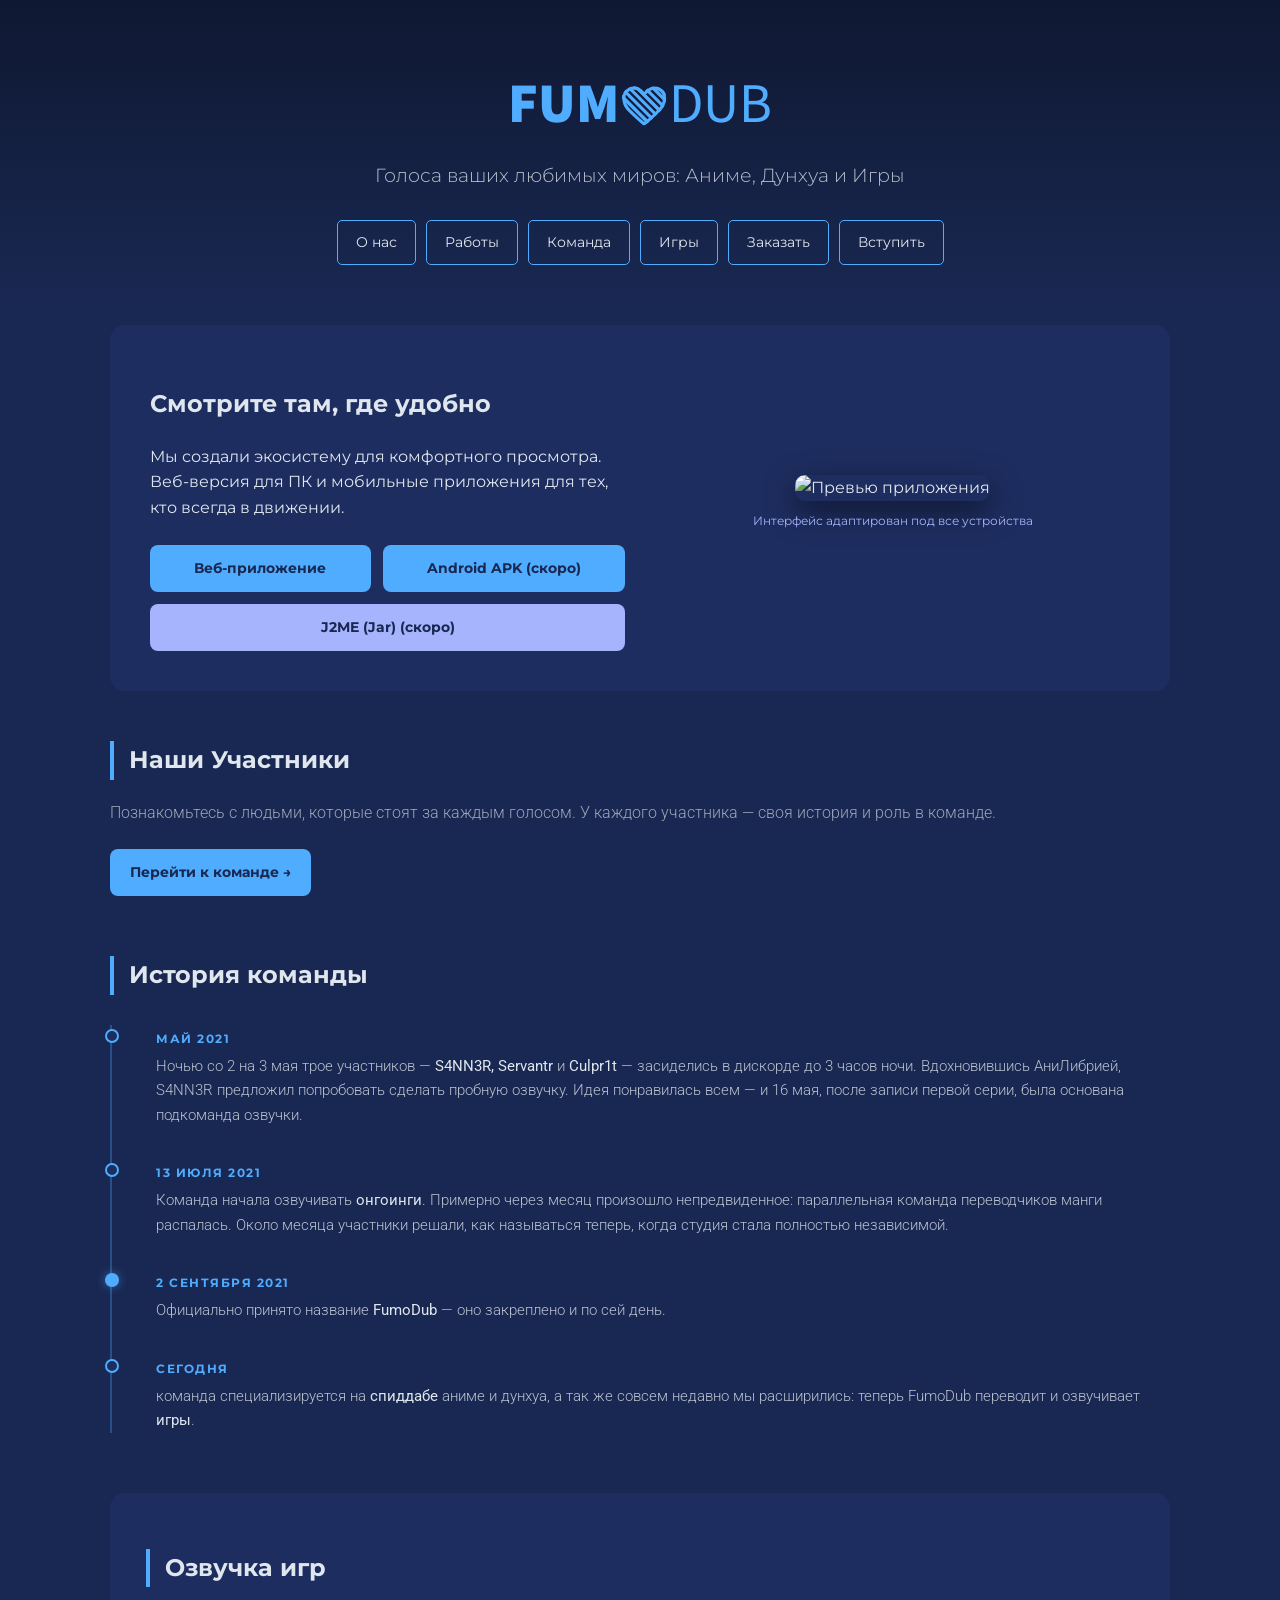
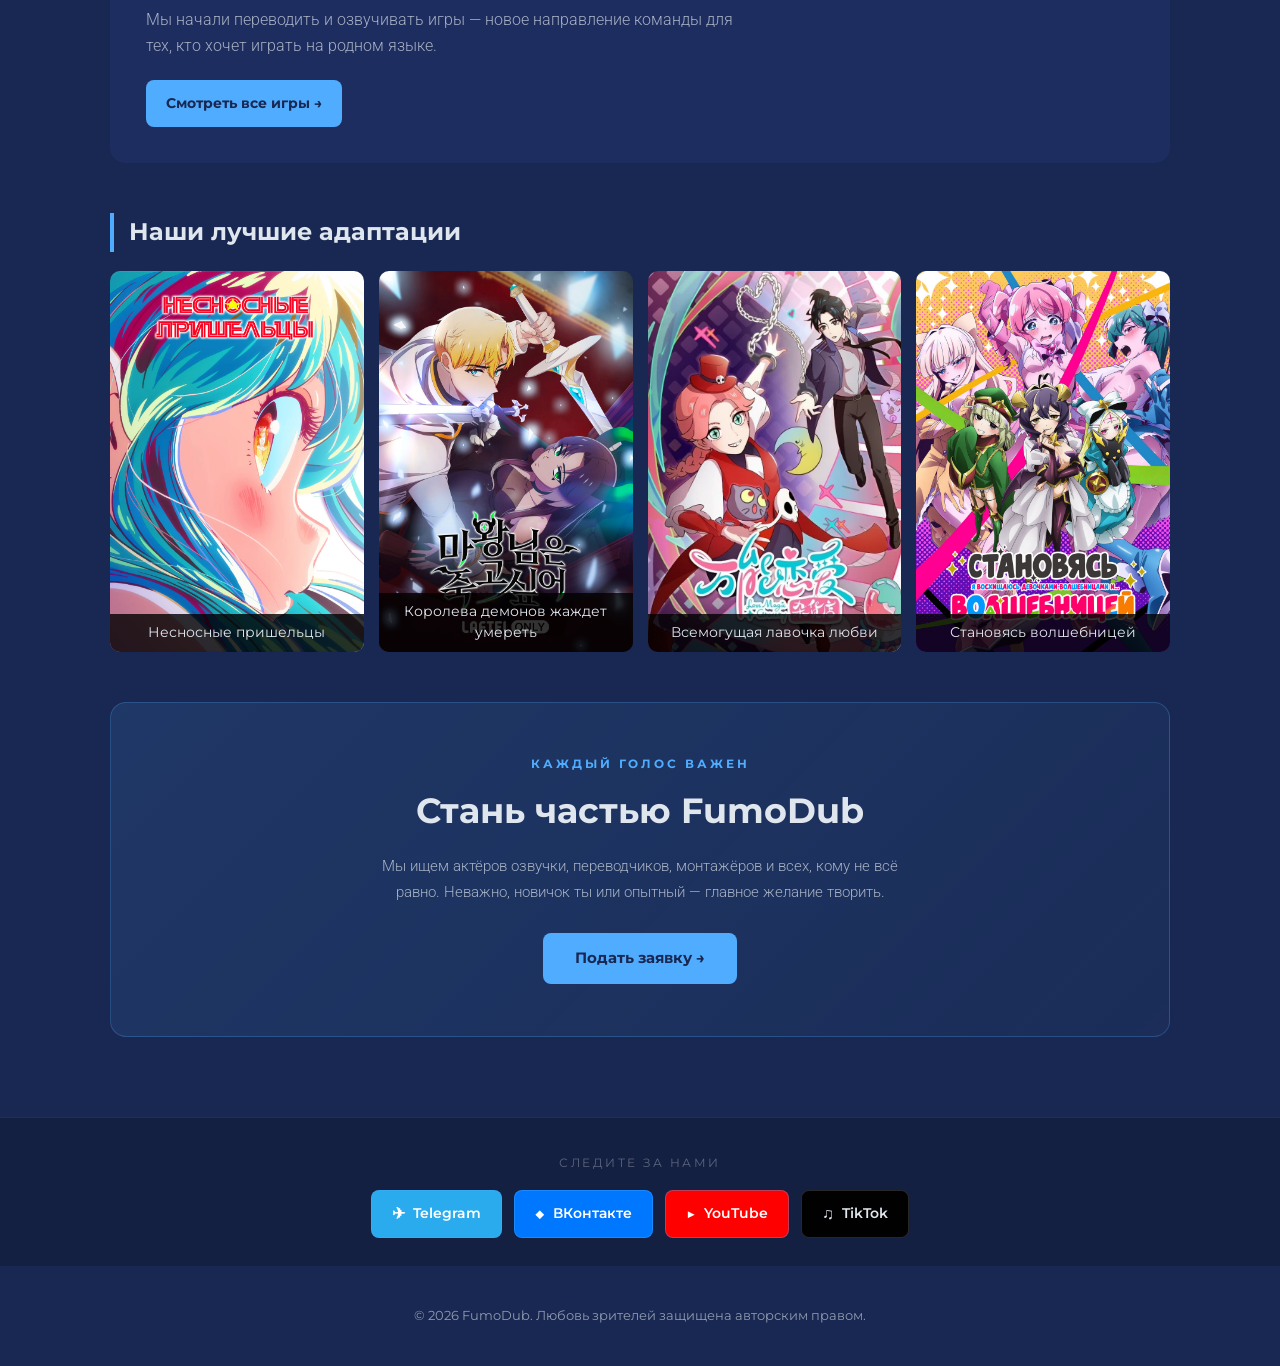
==== commit d59dde20: "Update index.html" ====
--- a/index.html
+++ b/index.html
@@ -64,7 +64,7 @@
             </div>
         </div>
         <div class="apps-preview">
-            <img src="./src/images/advert.png" alt="Превью приложения">
+            <img src="https://fumodub.com/src/images/advert.png" alt="Превью приложения">
             <p class="caption">Интерфейс адаптирован под все устройства</p>
         </div>
     </section>
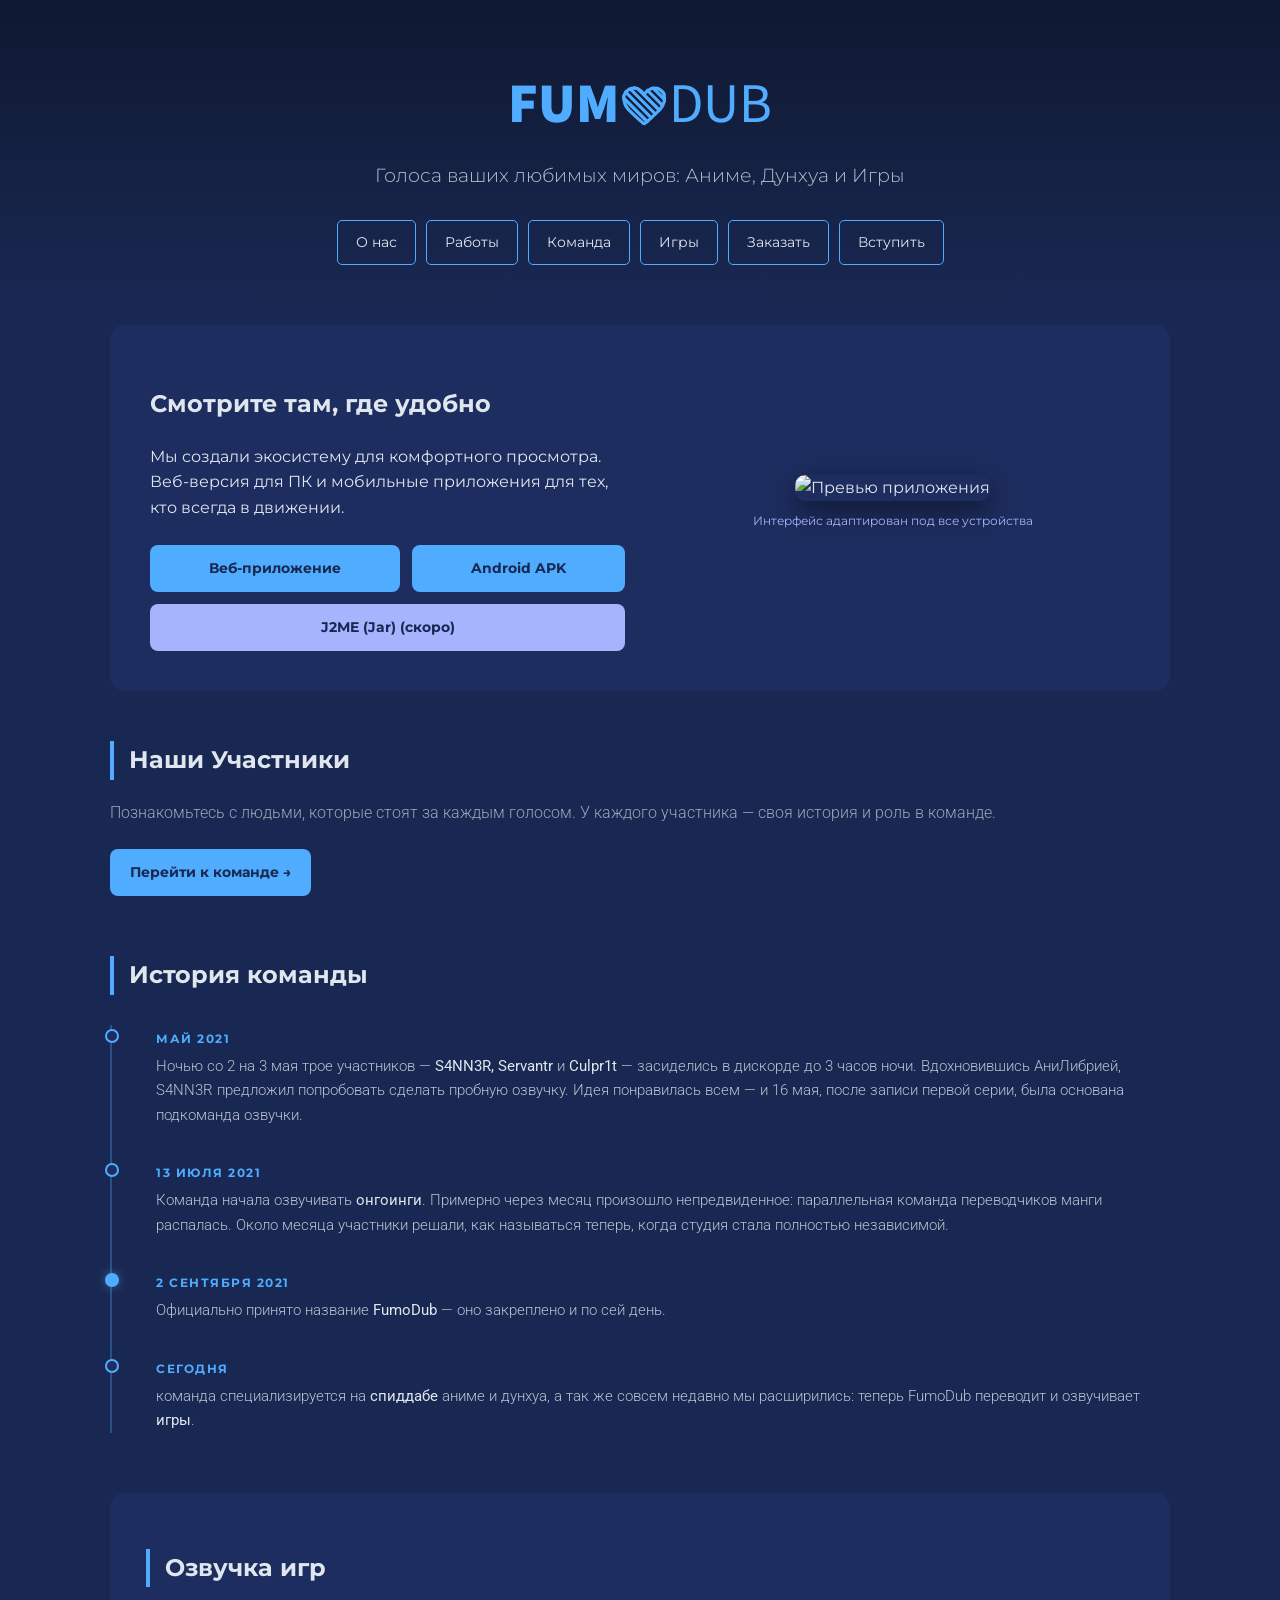
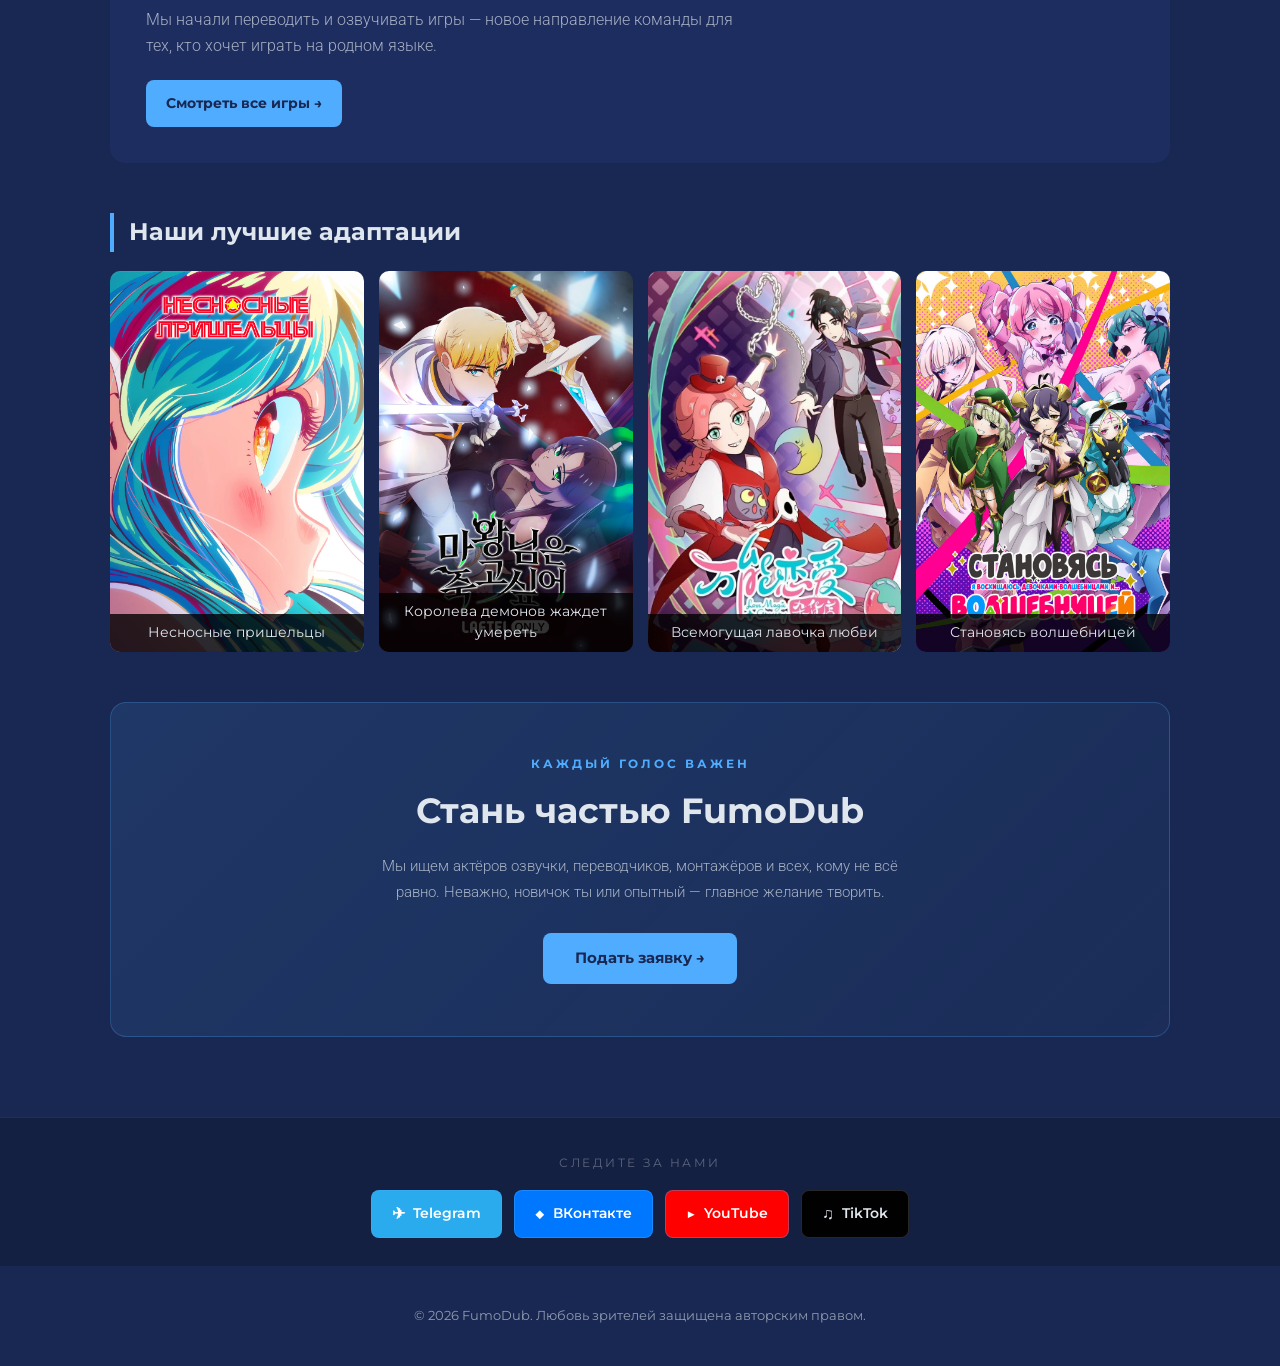
==== commit 96c1ba78: "Update index.html" ====
--- a/index.html
+++ b/index.html
@@ -59,7 +59,7 @@
             <p>Мы создали экосистему для комфортного просмотра. Веб-версия для ПК и мобильные приложения для тех, кто всегда в движении.</p>
             <div class="btn-group">
                 <a href="https://fumodubfree.ru" class="btn-app">Веб-приложение</a>
-                <a href="#" class="btn-app">Android APK (скоро)</a>
+                <a href="https://fumodub.com/FumoDubAPP_Beta1.0.apk" class="btn-app">Android APK</a>
                 <a href="#" class="btn-app btn-app--muted">J2ME (Jar) (скоро)</a>
             </div>
         </div>
